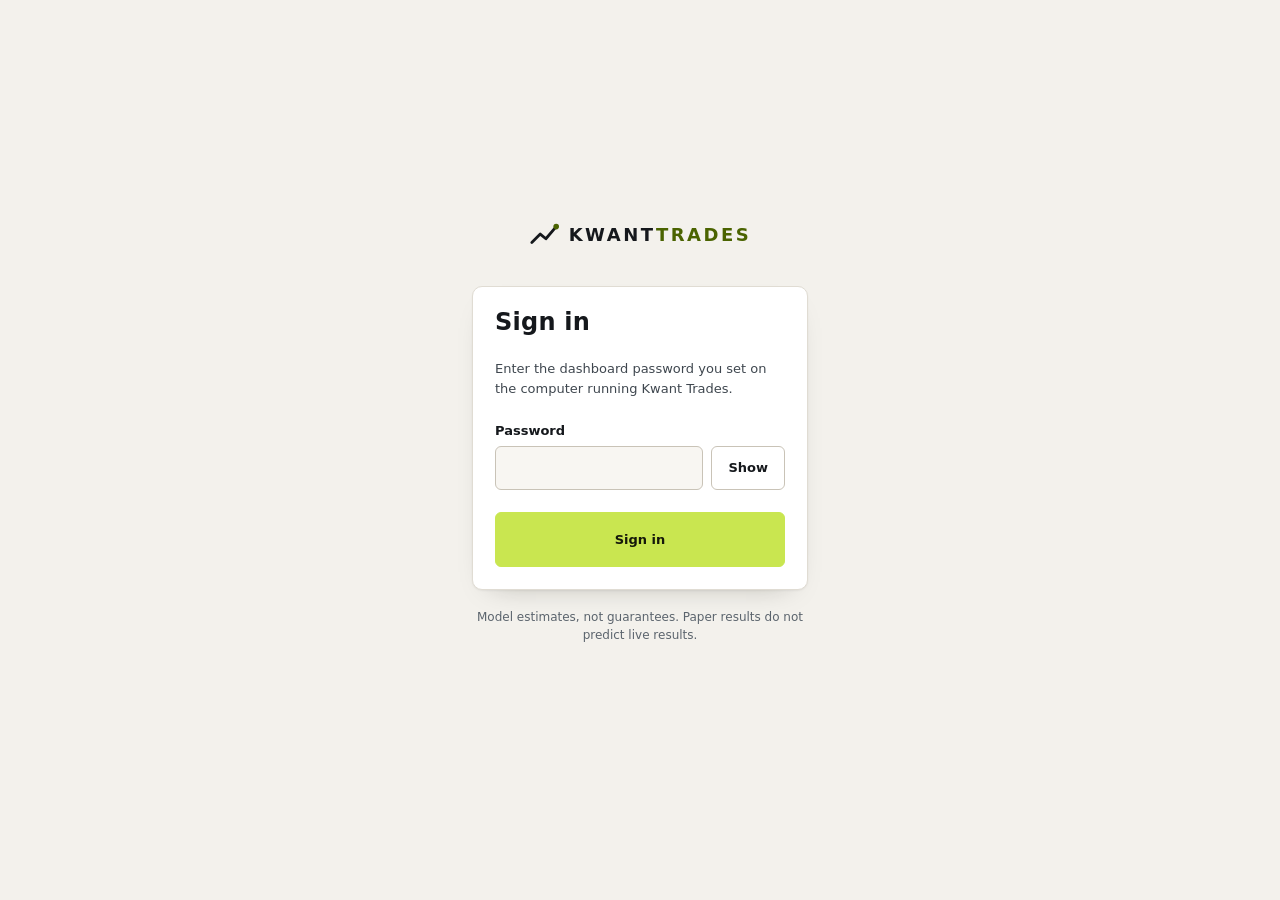
==== kwanttrades/web/static/login.html @ 441bd04f "Initial commit: Kwant Trades Options scanning and paper-trading system: volatility surface and forec" ====
<!doctype html>
<html lang="en">
<head>
  <meta charset="utf-8">
  <meta name="viewport" content="width=device-width, initial-scale=1, viewport-fit=cover">
  <meta name="color-scheme" content="dark light">
  <meta name="referrer" content="no-referrer">
  <meta name="theme-color" content="#0f1215">
  <meta name="apple-mobile-web-app-capable" content="yes">
  <meta name="mobile-web-app-capable" content="yes">
  <meta name="apple-mobile-web-app-status-bar-style" content="black-translucent">
  <meta name="apple-mobile-web-app-title" content="Kwant Trades">
  <title>Sign in · Kwant Trades</title>
  <link rel="manifest" href="manifest.webmanifest">
  <link rel="apple-touch-icon" href="icons/apple-touch-icon.png">
  <link rel="icon" type="image/png" sizes="192x192" href="icons/icon-192.png">
  <script src="js/theme.js"></script>
  <link rel="stylesheet" href="css/app.css">
  <script src="js/pwa.js"></script>
  <script src="js/login.js" defer></script>
</head>
<body class="login-page">
  <main class="login" id="main">
    <div class="login-brand">
      <svg width="30" height="30" viewBox="0 0 32 32" class="brand-mark" aria-hidden="true"><path d="M3 24 L12 15 L18 20 L29 7" class="bm-line"/><circle cx="29" cy="7" r="3" class="bm-dot"/></svg>
      <span class="brand-word">KWANT<span class="brand-edge">TRADES</span></span>
    </div>
    <form class="login-card" id="form" method="post" action="#" novalidate>
      <h1>Sign in</h1>
      <p>Enter the dashboard password you set on the computer running Kwant Trades.</p>
      <div id="msg" class="login-msg" role="alert" aria-live="assertive"></div>
      <div class="field">
        <label for="pw">Password</label>
        <div class="pw-row">
          <input id="pw" name="password" type="password" autocomplete="current-password" autocapitalize="off" autocorrect="off" spellcheck="false" required aria-describedby="msg">
          <button type="button" class="btn ghost" id="toggle" aria-controls="pw" aria-pressed="false">Show</button>
        </div>
      </div>
      <button type="submit" class="btn primary" id="go">Sign in</button>
    </form>
    <p class="login-foot">Model estimates, not guarantees. Paper results do not predict live results.</p>
  </main>
  <noscript><p class="login-foot">Signing in needs JavaScript.</p></noscript>
</body>
</html>
---- kwanttrades/web/static/css/app.css ----
/* Kwant Trades — trading-desk dashboard. Charcoal + bone, one acid-lime accent,
   gain = blue / loss = orange (colour-blind safe, always paired with sign/arrow). */

:root, :root[data-theme="dark"] {
  --bg: #0f1215;
  --surface: #161a1e;
  --surface-2: #1c2126;
  --surface-3: #232a30;
  --line: #2a3239;
  --line-strong: #3a444d;
  --ink: #ebe8e1;
  --ink-2: #b4bbc2;
  --ink-3: #8d969f;
  --accent: #d5f25e;
  --accent-ink: #11140a;
  --accent-text: #d5f25e;
  --accent-soft: rgba(213, 242, 94, 0.12);
  --gain: #63b3ff;
  --gain-soft: rgba(99, 179, 255, 0.16);
  --loss: #ff8f5a;
  --loss-soft: rgba(255, 143, 90, 0.16);
  --warn: #f4c95d;
  --warn-soft: rgba(244, 201, 93, 0.14);
  --practice: #b9a5ff;
  --shadow: 0 1px 0 rgba(255,255,255,0.03) inset, 0 10px 30px -18px rgba(0,0,0,0.8);
  --demo-a: #f4c95d;
  --demo-b: #1d1a10;
  color-scheme: dark;
}
:root[data-theme="light"] {
  --bg: #f3f1ec;
  --surface: #ffffff;
  --surface-2: #f8f6f2;
  --surface-3: #efece5;
  --line: #e0dcd3;
  --line-strong: #c9c3b7;
  --ink: #15181c;
  --ink-2: #3f474f;
  --ink-3: #5b646d;
  --accent: #c9e650;
  --accent-ink: #15180a;
  --accent-text: #4a6300;
  --accent-soft: rgba(110, 140, 0, 0.12);
  --gain: #0a62b5;
  --gain-soft: rgba(10, 98, 181, 0.1);
  --loss: #b4410c;
  --loss-soft: rgba(180, 65, 12, 0.1);
  --warn: #8a6100;
  --warn-soft: rgba(196, 140, 0, 0.14);
  --practice: #5b3fc4;
  --shadow: 0 1px 2px rgba(20, 20, 10, 0.05), 0 12px 28px -20px rgba(20, 20, 10, 0.35);
  --demo-a: #f2c230;
  --demo-b: #fff6d6;
  color-scheme: light;
}

:root {
  --font-display: "Bahnschrift", "DIN Alternate", "Barlow Semi Condensed", "Roboto Condensed", "Arial Narrow", system-ui, sans-serif;
  --font-body: "Segoe UI Variable Text", "Segoe UI", system-ui, -apple-system, "Helvetica Neue", Roboto, Arial, sans-serif;
  --font-mono: "Cascadia Mono", "SF Mono", ui-monospace, Consolas, monospace;
  --fs-xs: 0.75rem; --fs-s: 0.8125rem; --fs-m: 0.9375rem; --fs-l: 1.125rem; --fs-xl: 1.5rem; --fs-2xl: 2.125rem; --fs-3xl: 3.25rem;
  --r: 10px; --r-s: 6px;
  --gutter: clamp(16px, 3vw, 32px);
  --ease: cubic-bezier(0.2, 0.7, 0.2, 1);
  --spring: cubic-bezier(0.3, 1.4, 0.5, 1);
}

*, *::before, *::after { box-sizing: border-box; }
[hidden] { display: none !important; }
html { -webkit-text-size-adjust: 100%; }
body {
  margin: 0; background: var(--bg); color: var(--ink);
  font: 400 var(--fs-m)/1.5 var(--font-body);
  font-feature-settings: "tnum" 1; overflow-x: hidden;
  transition: background-color .3s var(--ease), color .3s var(--ease);
}
h1, h2, h3, h4 { font-family: var(--font-display); font-weight: 600; letter-spacing: 0.01em; margin: 0; line-height: 1.15; }
p { margin: 0; }
a { color: var(--accent-text); }
button, input, select, textarea { font: inherit; color: inherit; }
.num, .val, td.num, dd { font-variant-numeric: tabular-nums; }
.mono { font-family: var(--font-mono); font-size: var(--fs-xs); word-break: break-all; }
.small { font-size: var(--fs-s); }
.muted { color: var(--ink-3); }
.sr-only { position: absolute !important; width: 1px; height: 1px; overflow: hidden; clip: rect(0 0 0 0); white-space: nowrap; }
.skip { position: absolute; left: 12px; top: -60px; z-index: 100; background: var(--accent); color: var(--accent-ink); padding: 8px 14px; border-radius: var(--r-s); font-weight: 600; }
.skip:focus { top: 12px; }
:focus-visible { outline: 2px solid var(--accent-text); outline-offset: 2px; border-radius: 4px; }
[data-theme="dark"] :focus-visible { outline-color: var(--accent); }

/* ---------------------------------------------------------------- demo banner */
.demo-banner {
  display: flex; flex-wrap: wrap; gap: 4px 12px; align-items: center;
  padding: 8px var(--gutter);
  background: repeating-linear-gradient(-45deg, var(--demo-a) 0 12px, #e8b520 12px 24px);
  color: #1b1600; font-size: var(--fs-s);
}
.demo-banner strong { font-family: var(--font-display); font-size: var(--fs-m); letter-spacing: .06em; background: #1b1600; color: var(--demo-a); padding: 2px 8px; border-radius: 4px; }
.demo-banner span { background: rgba(255, 246, 214, .88); padding: 1px 6px; border-radius: 4px; }
.demo-exit { color: #1b1600; font-weight: 600; margin-left: auto; background: rgba(255,246,214,.88); padding: 1px 6px; border-radius: 4px; }

/* ---------------------------------------------------------------- header strip */
.hdr {
  position: sticky; top: 0; z-index: 50;
  background: color-mix(in srgb, var(--bg) 88%, transparent);
  backdrop-filter: blur(10px); -webkit-backdrop-filter: blur(10px);
  border-bottom: 1px solid var(--line);
}
.hdr-row {
  display: grid; align-items: center; gap: 12px 24px;
  grid-template-columns: auto auto 1fr auto auto;
  grid-template-areas: "id market eq meters tools";
  padding: 10px var(--gutter) 6px;
}
.hdr-id { grid-area: id; display: flex; align-items: center; gap: 12px; min-width: 0; }
.hdr-market { grid-area: market; display: flex; align-items: center; gap: 10px; min-width: 0; }
.hdr-eq { grid-area: eq; display: grid; justify-items: end; line-height: 1.1; border-radius: var(--r-s); padding: 2px 6px; }
.meters { grid-area: meters; display: grid; grid-template-columns: repeat(3, minmax(92px, 132px)); gap: 10px; }
.hdr-tools { grid-area: tools; display: flex; align-items: center; gap: 10px; }
.hdr-sub { display: flex; align-items: center; gap: 8px; padding: 0 var(--gutter) 8px; color: var(--ink-2); min-width: 0; }
.hdr-note { min-width: 0; overflow: hidden; text-overflow: ellipsis; }
.warn-txt { color: var(--warn); font-weight: 600; }

.brand { display: inline-flex; align-items: center; gap: 8px; text-decoration: none; color: var(--ink); }
.brand-word { font-family: var(--font-display); font-weight: 700; font-size: var(--fs-l); letter-spacing: .14em; }
.brand-edge { color: var(--accent-text); }
.bm-line { fill: none; stroke: var(--ink); stroke-width: 3; stroke-linecap: round; stroke-linejoin: round; }
.bm-dot { fill: var(--accent); }
[data-theme="light"] .bm-dot { fill: var(--accent-text); }

.mode-badge {
  display: inline-flex; align-items: center; gap: 6px; white-space: nowrap;
  font: 600 var(--fs-xs)/1 var(--font-display); letter-spacing: .12em;
  padding: 6px 10px; border-radius: 999px; border: 1px solid var(--line-strong); color: var(--ink-2);
}
.mb-dot { width: 7px; height: 7px; border-radius: 50%; background: var(--ink-3); }
.mode-scan .mb-dot, .mode-shadow .mb-dot { background: var(--accent-text); animation: blink 1.6s ease-in-out infinite; }
[data-theme="dark"] .mode-scan .mb-dot, [data-theme="dark"] .mode-shadow .mb-dot { background: var(--accent); }
.mode-badge.practice {
  color: var(--practice); border-color: var(--practice);
  background: repeating-linear-gradient(-45deg, transparent 0 6px, color-mix(in srgb, var(--practice) 14%, transparent) 6px 12px);
}
.mode-badge.practice .mb-dot { background: var(--practice); animation: blink 1.6s ease-in-out infinite; }
.mb-sub { font: 500 10px/1 var(--font-body); letter-spacing: .02em; text-transform: none; opacity: .9; }

.mk-text { display: grid; gap: 2px; min-width: 0; }
.mk-state { font-family: var(--font-display); font-weight: 600; font-size: var(--fs-m); white-space: nowrap; }
.mk-count { color: var(--ink-2); font-size: var(--fs-s); white-space: nowrap; }
.mk-visual { position: relative; display: inline-grid; place-items: center; min-width: 14px; }
.ring-txt { position: absolute; font-size: 10px; font-weight: 600; }
.ring-bg { fill: none; stroke: var(--line-strong); }
.ring-fg { fill: none; stroke: var(--accent); stroke-linecap: round; transition: stroke-dashoffset 1s linear; }
[data-theme="light"] .ring-fg { stroke: var(--accent-text); }
.mk-dot { width: 10px; height: 10px; border-radius: 50%; background: var(--ink-3); }
.mk-dot.open { background: var(--gain); box-shadow: 0 0 0 0 var(--gain); animation: ping 2.4s var(--ease) infinite; }
.mk-dot.pre { background: var(--warn); }
.mk-dot.closed { background: transparent; border: 2px solid var(--ink-3); }

.bar { display: block; height: 4px; border-radius: 4px; background: var(--surface-3); overflow: hidden; width: 140px; max-width: 100%; }
.bar-fill { display: block; height: 100%; width: 100%; background: var(--accent); transform-origin: left; transition: transform .8s var(--ease); }
[data-theme="light"] .bar-fill { background: var(--accent-text); }

.eq-lbl { color: var(--ink-3); text-transform: uppercase; letter-spacing: .1em; font-size: 10px; }
.eq-val { font-family: var(--font-display); font-size: var(--fs-xl); font-weight: 600; }
.eq-day { white-space: nowrap; }

.hm { display: grid; gap: 3px; min-width: 0; }
.hm-lbl { color: var(--ink-3); font-size: 11px; white-space: nowrap; }
.meter { display: grid; gap: 2px; }
.meter-track { display: block; height: 5px; border-radius: 5px; background: var(--surface-3); overflow: hidden; }
.meter-fill { display: block; height: 100%; width: 100%; transform-origin: left; background: var(--ink-2); transition: transform .8s var(--ease), background-color .3s; }
.meter.hot .meter-fill { background: var(--warn); }
.meter.max .meter-fill { background: var(--loss); }
.meter-text { font-size: 11px; color: var(--ink-2); white-space: nowrap; font-variant-numeric: tabular-nums; }

.kill { font-size: var(--fs-s); white-space: nowrap; }
.kill-off { color: var(--ink-3); }
.kill-off .term { color: var(--ink-2); }
.kill-on { color: var(--accent-ink); background: var(--loss); padding: 4px 10px; border-radius: 999px; font-weight: 700; animation: alarm 1.2s ease-in-out infinite; }
.kill-on .term { color: inherit; border-color: currentColor; }

.live-dot { width: 7px; height: 7px; border-radius: 50%; background: var(--gain); flex: none; }
.live-dot.beat { animation: beat .9s var(--ease); }
.live-dot.stale { background: var(--warn); }

.icon-btn {
  display: inline-grid; place-items: center; width: 36px; height: 36px; border-radius: 50%;
  border: 1px solid var(--line-strong); background: var(--surface); cursor: pointer;
  transition: transform .2s var(--spring), background-color .2s;
}
.icon-btn:hover { background: var(--surface-3); }
.icon-btn:active { transform: scale(.92); }
.ico { fill: none; stroke: currentColor; stroke-width: 1.8; stroke-linecap: round; }
.ico-moon { fill: currentColor; stroke: none; }
.theme-btn .ico { grid-area: 1 / 1; transition: transform .45s var(--spring), opacity .25s; }
[data-theme="dark"] .theme-btn .ico-moon, [data-theme="light"] .theme-btn .ico-sun { transform: rotate(-90deg) scale(.4); opacity: 0; }

/* ---------------------------------------------------------------- tabs */
.tabs { position: relative; border-bottom: 1px solid var(--line); overflow-x: auto; scrollbar-width: none; padding: 0 var(--gutter); }
.tabs::-webkit-scrollbar { display: none; }
.tabs ul { display: flex; gap: 4px; list-style: none; margin: 0; padding: 0; width: max-content; }
.tabs a {
  display: block; padding: 11px 12px 10px; text-decoration: none; color: var(--ink-3);
  font: 600 var(--fs-s)/1 var(--font-display); letter-spacing: .08em; text-transform: uppercase; white-space: nowrap;
  transition: color .2s;
}
.tabs a:hover { color: var(--ink); }
.tabs a[aria-current="page"] { color: var(--ink); }
.tab-ink {
  position: absolute; left: 0; bottom: -1px; height: 2px; width: 100px; background: var(--accent);
  transform-origin: left; transition: transform .35s var(--ease);
}
.tabs ul { position: relative; }
.tab-ink { margin-left: var(--gutter); }

/* ---------------------------------------------------------------- layout */
main { padding: 22px var(--gutter) 40px; max-width: 1480px; margin: 0 auto; outline: none; min-height: 60vh; }
.view { opacity: 0; transform: translateY(8px); transition: opacity .28s var(--ease), transform .28s var(--ease); }
.view.in { opacity: 1; transform: none; }
.view.out { opacity: 0; transform: translateY(-6px); transition-duration: .14s; }
div.grid { display: grid; grid-template-columns: repeat(3, minmax(0, 1fr)); gap: 18px; align-items: start; }
div.grid.inner { grid-template-columns: repeat(3, minmax(0, 1fr)); }
.span-2 { grid-column: span 2; }
.span-3 { grid-column: 1 / -1; }
.vol-host { min-width: 0; }

.panel {
  background: var(--surface); border: 1px solid var(--line); border-radius: var(--r);
  padding: 18px; box-shadow: var(--shadow); min-width: 0;
}
.panel.bare { background: transparent; border: 0; box-shadow: none; padding: 0; }
.panel.bare > .panel-head { display: none; }
.panel-head { display: flex; align-items: baseline; justify-content: space-between; gap: 12px; margin-bottom: 12px; }
.panel-head h2 { font-size: var(--fs-s); text-transform: uppercase; letter-spacing: .12em; color: var(--ink-2); }
.panel-note { color: var(--ink-3); font-size: var(--fs-s); margin: -4px 0 12px; }
.toolbar { display: grid; gap: 10px; }
.toolbar-row { display: flex; flex-wrap: wrap; align-items: flex-start; justify-content: space-between; gap: 16px; }
.screen-title { font-size: var(--fs-2xl); font-weight: 700; letter-spacing: .01em; margin-bottom: 4px; }
.list-meta { margin: 0 0 10px; }

.hero { padding: 6px 0 22px; max-width: 980px; }
.eyebrow { font: 600 var(--fs-xs)/1 var(--font-display); letter-spacing: .2em; text-transform: uppercase; color: var(--accent-text); margin-bottom: 10px; }
.hero-line { font-family: var(--font-display); font-size: clamp(1.5rem, 3.4vw, var(--fs-3xl)); line-height: 1.08; font-weight: 600; color: var(--ink-2); }
.hero-line .hl { color: var(--ink); }

.card-grid { display: grid; gap: 16px; }
.card-grid.two { grid-template-columns: repeat(auto-fill, minmax(min(100%, 420px), 1fr)); }
.card-grid.three { grid-template-columns: repeat(auto-fill, minmax(min(100%, 260px), 1fr)); }
.card {
  background: var(--surface-2); border: 1px solid var(--line); border-radius: var(--r); padding: 16px;
  display: grid; gap: 10px; align-content: start; min-width: 0; position: relative;
  transition: border-color .2s, transform .25s var(--ease);
}
.panel.bare .card { background: var(--surface); box-shadow: var(--shadow); }
.card:hover { border-color: var(--line-strong); }
.card h4 { font-size: var(--fs-xs); text-transform: uppercase; letter-spacing: .12em; color: var(--ink-3); margin-top: 4px; }

/* ---------------------------------------------------------------- idea cards */
.idea::before { content: ""; position: absolute; left: -1px; top: 14px; bottom: 14px; width: 3px; border-radius: 3px; background: var(--line-strong); }
.idea.is-pass::before { background: var(--gain); }
.idea.is-block::before { background: var(--loss); }
.idea-head { display: grid; grid-template-columns: auto 1fr auto; gap: 12px; align-items: start; }
.rank { font: 700 var(--fs-xl)/1 var(--font-display); color: var(--ink-3); letter-spacing: .02em; }
.idea-title h3 { font-size: var(--fs-l); }
.sym { font-family: var(--font-display); font-weight: 700; letter-spacing: .04em; }
.idea-title .sym { font-size: var(--fs-xl); margin-right: 4px; }
.strat-label { font-family: var(--font-body); font-weight: 600; font-size: var(--fs-m); color: var(--ink); }
.strat-what { color: var(--ink-3); font-size: var(--fs-s); margin-top: 2px; }
.stats { display: grid; grid-template-columns: repeat(4, minmax(0, 1fr)); gap: 8px; margin: 0; }
.stats.four dd { white-space: normal; }
.card-grid.three .stats { grid-template-columns: repeat(2, minmax(0, 1fr)); }
.stats.four { grid-template-columns: repeat(4, minmax(0, 1fr)); }
.stat { background: var(--surface); border: 1px solid var(--line); border-radius: var(--r-s); padding: 8px 10px; min-width: 0; }
.panel.bare .card .stat { background: var(--surface-2); }
.stat dt { font-size: 11px; color: var(--ink-3); line-height: 1.25; }
.stat dd { margin: 2px 0 0; font: 600 var(--fs-l)/1.2 var(--font-display); white-space: nowrap; overflow: hidden; text-overflow: ellipsis; }
.stat dd.gain, .val.gain, .gain { color: var(--gain); }
.stat dd.loss, .val.loss, .loss { color: var(--loss); }
.val.flat { color: var(--ink-2); }
.val { white-space: nowrap; }
.arw { font-size: .8em; }
.price-line { color: var(--ink-2); display: flex; flex-wrap: wrap; gap: 0 4px; align-items: baseline; }
.be-line { margin-top: -4px; }
.pill { display: inline-block; font-size: 10px; text-transform: uppercase; letter-spacing: .1em; border: 1px solid var(--line-strong); border-radius: 999px; padding: 2px 7px; color: var(--ink-2); margin-left: 6px; }
.rationale { margin: 0; padding-left: 18px; color: var(--ink-2); font-size: var(--fs-s); display: grid; gap: 4px; }
.rationale li::marker { color: var(--accent-text); }
.greeks { line-height: 1.8; }

.chip { display: inline-flex; align-items: center; gap: 2px; font: 700 var(--fs-xs)/1 var(--font-display); letter-spacing: .1em; padding: 5px 8px; border-radius: 4px; white-space: nowrap; }
.chip.pass { background: var(--gain-soft); color: var(--gain); border: 1px solid color-mix(in srgb, var(--gain) 45%, transparent); }
.chip.block { background: var(--loss-soft); color: var(--loss); border: 1px dashed color-mix(in srgb, var(--loss) 60%, transparent); }
.chip.neutral { color: var(--ink-3); border: 1px solid var(--line); }

.decision { border-radius: var(--r-s); padding: 10px 12px; font-size: var(--fs-s); }
.decision.pass { background: var(--gain-soft); }
.decision.block { background: var(--loss-soft); }
.decision.none { background: var(--surface-3); }
.decision-title { font-weight: 700; margin-bottom: 4px; }
.decision.pass .decision-title { color: var(--gain); }
.decision.block .decision-title { color: var(--loss); }
.decision ul { margin: 0; padding-left: 18px; color: var(--ink-2); }

.side { font-weight: 700; font-size: var(--fs-xs); text-transform: uppercase; letter-spacing: .08em; }
.side.buy { color: var(--gain); }
.side.sell { color: var(--loss); }
.flag { display: inline-block; font-size: 11px; font-weight: 700; padding: 2px 7px; border-radius: 999px; white-space: nowrap; cursor: help; }
.flag.cheap { color: var(--gain); background: var(--gain-soft); }
.flag.rich { color: var(--loss); background: var(--loss-soft); }

/* jargon term */
.term {
  background: none; border: 0; padding: 0; margin: 0; cursor: help; color: inherit; font: inherit;
  border-bottom: 1px dotted var(--ink-3); line-height: inherit; text-align: inherit;
}
.term:hover { color: var(--ink); border-bottom-color: var(--accent-text); }
.lbl { display: inline; }
.tip {
  position: fixed; left: 0; top: 0; z-index: 90; pointer-events: none;
  background: var(--ink); color: var(--bg); border-radius: var(--r-s); padding: 10px 12px; font-size: var(--fs-s); line-height: 1.4;
  display: grid; gap: 3px; box-shadow: 0 12px 30px -10px rgba(0,0,0,.5);
}
.tip strong { font-family: var(--font-display); letter-spacing: .04em; }
.tip.in { animation: tipIn .16s var(--ease); }

/* tables */
.tbl-wrap { overflow-x: auto; max-width: 100%; border-radius: var(--r-s); }
.tbl-wrap.tall { max-height: 420px; overflow-y: auto; }
.tbl { width: 100%; border-collapse: collapse; font-size: var(--fs-s); }
.tbl th { text-align: left; font-weight: 600; color: var(--ink-3); font-size: 11px; text-transform: uppercase; letter-spacing: .08em; padding: 8px 10px; border-bottom: 1px solid var(--line-strong); white-space: nowrap; position: sticky; top: 0; background: var(--surface); }
.tbl td { padding: 9px 10px; border-bottom: 1px solid var(--line); vertical-align: top; }
.tbl.compact td, .tbl.compact th { padding: 6px 8px; }
.tbl .num { text-align: right; white-space: nowrap; }
.tbl tbody tr { transition: background-color .15s; }
.tbl tbody tr:hover { background: var(--surface-3); }
.reason { font-size: var(--fs-xs); padding: 2px 8px; border-radius: 999px; background: var(--surface-3); white-space: nowrap; }

/* ---------------------------------------------------------------- charts */
.fig { margin: 0; min-width: 0; }
.chart { position: relative; width: 100%; min-width: 0; }
.chart svg { display: block; overflow: visible; }
.chart-empty { padding: 20px 0; }
.chart-tip {
  position: absolute; left: 0; top: 0; z-index: 5; pointer-events: none;
  background: var(--ink); color: var(--bg); padding: 7px 10px; border-radius: var(--r-s);
  font-size: var(--fs-xs); display: grid; gap: 2px; white-space: nowrap; font-variant-numeric: tabular-nums;
  box-shadow: 0 8px 20px -8px rgba(0,0,0,.5);
}
.axis { fill: var(--ink-3); font-size: 11px; font-family: var(--font-body); font-variant-numeric: tabular-nums; }
.axis.strong { fill: var(--ink); font-weight: 600; }
svg .grid { stroke: var(--line); stroke-width: 1; }
.ref { stroke: var(--ink-3); stroke-dasharray: 3 4; stroke-width: 1; }
.ref.thin { stroke-width: .75; opacity: .6; }
.ln { fill: none; stroke-width: 2; stroke-linejoin: round; stroke-linecap: round; }
.ln-gain { stroke: var(--gain); }
.ln-loss { stroke: var(--loss); }
.ln-ink { stroke: var(--ink); }
.ln-fit { stroke: var(--accent-text); stroke-width: 2; }
[data-theme="dark"] .ln-fit { stroke: var(--accent); }
.stop-gain { stop-color: var(--gain); }
.stop-loss { stop-color: var(--loss); }
.end-dot { stroke: var(--surface); stroke-width: 2; }
.end-dot.gain { fill: var(--gain); } .end-dot.loss { fill: var(--loss); } .end-dot.ink { fill: var(--ink); }
.pulse-ring { fill: none; stroke-width: 2; transform-box: fill-box; transform-origin: center; animation: ringPulse 2.2s var(--ease) infinite; }
.pulse-ring.gain { stroke: var(--gain); } .pulse-ring.loss { stroke: var(--loss); }
.cross { stroke: var(--ink-3); stroke-width: 1; stroke-dasharray: 2 3; }
.hover-dot { fill: var(--ink); stroke: var(--surface); stroke-width: 2; }
.hover-ring { fill: none; stroke: var(--ink); stroke-width: 1.5; }
.zero { stroke: var(--ink-3); stroke-width: 1; }
.zone-gain { fill: var(--gain); opacity: .18; }
.zone-loss { fill: var(--loss); opacity: .18; }
.zone-lbl { font-size: 10px; text-transform: uppercase; letter-spacing: .1em; }
.be-dot { fill: var(--surface); stroke: var(--ink); stroke-width: 1.5; }
.spot { stroke: var(--accent-text); stroke-width: 1.5; stroke-dasharray: 4 3; }
[data-theme="dark"] .spot { stroke: var(--accent); }
.range-band { fill: var(--accent-soft); }
.lv { stroke-width: 1; }
.lv-range { stroke: var(--ink-3); }
.lv-mid { stroke: var(--ink-3); stroke-dasharray: 2 3; }
.lv-entry { stroke: var(--ink); stroke-dasharray: 5 3; }
.lv-stop { stroke: var(--loss); stroke-dasharray: 5 3; }
.lv-target { stroke: var(--gain); stroke-dasharray: 5 3; }
.lv-lbl { font-size: 10px; }
.lv-lbl.lv-stop { fill: var(--loss); } .lv-lbl.lv-target { fill: var(--gain); } .lv-lbl.lv-entry { fill: var(--ink); }
.whisker { stroke: var(--ink-3); stroke-width: 1.5; stroke-linecap: round; }
.dot { stroke: var(--surface); stroke-width: 1.5; }
.dot.call { fill: var(--ink-2); }
.dot.put { fill: var(--surface); stroke: var(--ink-2); stroke-width: 1.5; }
.flag-cheap .dot.call, .flag-cheap .dot.put { fill: var(--gain); stroke: var(--surface); }
.flag-rich .dot.call, .flag-rich .dot.put { fill: var(--loss); stroke: var(--surface); }
.flag-cheap .whisker { stroke: var(--gain); } .flag-rich .whisker { stroke: var(--loss); }
.flag-pulse { fill: none; stroke-width: 1.5; transform-box: fill-box; transform-origin: center; animation: ringPulse 2.4s var(--ease) infinite; }
.flag-cheap .flag-pulse { stroke: var(--gain); } .flag-rich .flag-pulse { stroke: var(--loss); }
.pop-in { animation: popIn .45s var(--spring) both; animation-delay: var(--d, 0ms); transform-box: fill-box; transform-origin: center; }
.draw { stroke-dasharray: 1; stroke-dashoffset: 1; animation: draw 1s var(--ease) forwards; }
.fade-in { animation: fade .8s var(--ease) both; }
.spark { display: block; flex: none; }
.gauge { display: block; margin: 0 auto; overflow: visible; }
.g-arc { fill: none; stroke-width: 10; stroke-linecap: butt; }
.g-loss { stroke: var(--loss); opacity: .75; } .g-flat { stroke: var(--line-strong); } .g-gain { stroke: var(--gain); opacity: .75; }
.needle { stroke: var(--ink); stroke-width: 3; stroke-linecap: round; transition: transform 1.2s var(--spring); }
.needle-hub { fill: var(--ink); }
.table-alt { margin-top: 6px; font-size: var(--fs-s); }
.table-alt summary { cursor: pointer; color: var(--ink-3); width: max-content; }
.table-alt summary:hover { color: var(--ink); }
.table-alt .tbl-wrap { max-height: 240px; overflow: auto; margin-top: 6px; }

.pnl-bars { list-style: none; margin: 0; padding: 0; display: grid; gap: 8px; }
.pnl-bars li { display: grid; grid-template-columns: minmax(0, 1.4fr) minmax(60px, 1fr) auto; gap: 10px; align-items: center; font-size: var(--fs-s); }
.pb-label { min-width: 0; overflow: hidden; text-overflow: ellipsis; }
.pb-track { position: relative; height: 10px; }
.pb-axis { position: absolute; left: 50%; top: -2px; bottom: -2px; width: 1px; background: var(--line-strong); }
.pb-bar { position: absolute; top: 0; height: 100%; width: 50%; border-radius: 3px; transform: scaleX(var(--w)); animation: barIn .7s var(--ease) both; animation-delay: var(--d); }
.pb-bar.gain { left: 50%; transform-origin: left; background: var(--gain); }
.pb-bar.loss { right: 50%; transform-origin: right; background: var(--loss); }
.pb-val { text-align: right; }

/* ---------------------------------------------------------------- scan control */
.scan-ctl { display: grid; gap: 10px; margin-bottom: 14px; }
.toolbar .scan-ctl { margin: 0; justify-items: end; }
.scan-row { display: flex; flex-wrap: wrap; align-items: center; gap: 10px 14px; }
.scan-ico { width: 14px; height: 14px; border-radius: 50%; border: 2px solid currentColor; position: relative; }
.scan-ico::after { content: ""; position: absolute; width: 2px; height: 6px; background: currentColor; right: -4px; bottom: -5px; transform: rotate(-45deg); border-radius: 2px; }
.scan-btn.busy .scan-ico { border-right-color: transparent; animation: spin .8s linear infinite; }
.scan-btn.busy .scan-ico::after { display: none; }
.sweep { list-style: none; margin: 0; padding: 0; display: flex; flex-wrap: wrap; gap: 6px; }
.sw {
  display: inline-flex; align-items: center; gap: 4px; padding: 4px 8px; border-radius: 4px; font: 600 var(--fs-xs)/1 var(--font-display); letter-spacing: .06em;
  border: 1px solid var(--line); color: var(--ink-3); transition: background-color .25s, color .25s, border-color .25s, transform .3s var(--spring);
}
.sw.running { color: var(--accent-ink); background: var(--accent); border-color: var(--accent); transform: translateY(-2px); animation: glow 1s ease-in-out infinite; }
.sw.done { color: var(--ink); border-color: var(--line-strong); background: var(--surface-3); }
.sw.done .sw-ico { color: var(--gain); }
.sw.error { color: var(--loss); border-color: var(--loss); border-style: dashed; }
.sw-ico { min-width: 8px; }

.delay-note { color: var(--ink-3); font-size: var(--fs-xs); margin-top: 6px; }

/* ---------------------------------------------------------------- buttons, inputs */
.btn {
  display: inline-flex; align-items: center; justify-content: center; gap: 8px;
  padding: 9px 16px; border-radius: var(--r-s); border: 1px solid var(--line-strong); background: var(--surface-2);
  font-weight: 600; font-size: var(--fs-s); cursor: pointer; white-space: nowrap; min-height: 38px;
  transition: transform .18s var(--spring), background-color .2s, border-color .2s, box-shadow .2s, opacity .2s;
}
.btn:hover:not(:disabled) { background: var(--surface-3); transform: translateY(-1px); }
.btn:active:not(:disabled) { transform: translateY(0) scale(.97); }
.btn:disabled { opacity: .45; cursor: not-allowed; }
.btn.primary { background: var(--accent); border-color: var(--accent); color: var(--accent-ink); }
.btn.primary:hover:not(:disabled) { background: var(--accent); box-shadow: 0 6px 18px -8px var(--accent); }
.btn.ghost { background: transparent; }
.btn.danger { background: var(--loss); border-color: var(--loss); color: #fff; }
[data-theme="dark"] .btn.danger { color: #1a0d05; }
.btn.danger:hover:not(:disabled) { background: var(--loss); filter: brightness(1.08); }
.btn.danger-ghost { color: var(--loss); border-color: color-mix(in srgb, var(--loss) 55%, transparent); background: transparent; }
.btn.small { padding: 6px 12px; min-height: 32px; }
.linkbtn { background: none; border: 0; padding: 0; color: var(--accent-text); font-weight: 600; font-size: var(--fs-s); cursor: pointer; text-decoration: none; white-space: nowrap; }
.linkbtn:hover { text-decoration: underline; }

.filters { display: flex; flex-wrap: wrap; gap: 10px 14px; align-items: flex-end; margin-bottom: 10px; }
.filters label { display: grid; gap: 4px; font-size: var(--fs-xs); color: var(--ink-3); text-transform: uppercase; letter-spacing: .08em; }
.filters label.check { display: flex; align-items: center; gap: 8px; text-transform: none; letter-spacing: 0; font-size: var(--fs-s); color: var(--ink-2); min-height: 38px; }
select, input[type="text"], input[type="search"], input[type="number"], input[type="time"] {
  background: var(--surface-2); border: 1px solid var(--line-strong); border-radius: var(--r-s);
  padding: 8px 10px; min-height: 38px; font-size: var(--fs-s); color: var(--ink); max-width: 100%;
  transition: border-color .2s, box-shadow .2s;
}
select:focus, input:focus { border-color: var(--accent-text); outline: none; box-shadow: 0 0 0 3px var(--accent-soft); }
input[aria-invalid="true"] { border-color: var(--loss); }
input[type="checkbox"], input[type="radio"] { accent-color: var(--accent-text); width: 18px; height: 18px; margin: 0; }
[data-theme="dark"] input[type="checkbox"], [data-theme="dark"] input[type="radio"] { accent-color: var(--accent); }

.seg { display: inline-flex; border: 1px solid var(--line-strong); border-radius: var(--r-s); padding: 2px; background: var(--surface-2); }
.seg-btn { border: 0; background: transparent; padding: 7px 12px; border-radius: 4px; font-size: var(--fs-s); font-weight: 600; cursor: pointer; color: var(--ink-3); transition: background-color .2s, color .2s; }
.seg-btn[aria-checked="true"] { background: var(--ink); color: var(--bg); }

/* ---------------------------------------------------------------- states */
.state { display: grid; justify-items: start; gap: 6px; padding: 14px 0; }
.state.empty { justify-items: center; text-align: center; padding: 28px 10px; color: var(--ink-2); }
.state-icon { display: grid; place-items: center; width: 34px; height: 34px; border-radius: 50%; border: 1px dashed var(--line-strong); color: var(--ink-3); font-weight: 700; }
.state.err .state-icon { border: 1px solid var(--warn); color: var(--warn); }
.state-title { font-weight: 600; color: var(--ink); }
.state.err { color: var(--ink-2); }
.stale { margin-top: 10px; font-size: var(--fs-xs); color: var(--warn); }
.skeleton { display: grid; gap: 10px; padding: 8px 0; }
.skeleton span { height: 12px; border-radius: 6px; background: linear-gradient(90deg, var(--surface-3) 0%, var(--line) 50%, var(--surface-3) 100%); background-size: 200% 100%; animation: shimmer 1.4s linear infinite; }

/* entrance + flash */
.enter { animation: enter .5s var(--ease) both; animation-delay: var(--d, 0ms); }
.flash-gain { animation: flashGain 1s var(--ease); }
.flash-loss { animation: flashLoss 1s var(--ease); }

/* ---------------------------------------------------------------- overview */
.big-figure { font: 600 var(--fs-xl)/1.2 var(--font-display); margin-bottom: 10px; display: flex; flex-wrap: wrap; align-items: baseline; gap: 4px 10px; }
.big-figure .small { font-family: var(--font-body); }
.pos-mini { list-style: none; margin: 0; padding: 0; display: grid; gap: 12px; }
.pos-mini li { display: grid; gap: 6px; padding-bottom: 12px; border-bottom: 1px solid var(--line); }
.pos-mini li:last-child { border-bottom: 0; padding-bottom: 0; }
.pm-top { display: flex; flex-wrap: wrap; align-items: baseline; gap: 4px 6px; }
.pm-pnl { margin-left: auto; font-weight: 600; }
.regime { display: grid; gap: 8px; justify-items: center; }
.regime-word { font: 600 var(--fs-l)/1 var(--font-display); }
.kv { display: grid; grid-template-columns: auto auto; gap: 4px 14px; margin: 0; font-size: var(--fs-s); width: 100%; }
.kv dt { color: var(--ink-3); text-transform: capitalize; }
.kv dd { margin: 0; text-align: right; }
.dec-mini { list-style: none; margin: 0; padding: 0; display: grid; gap: 10px; }
.dec-mini li { display: grid; grid-template-columns: auto 1fr auto; gap: 10px; align-items: start; }
.dm-main { min-width: 0; display: grid; }
.dm-reason { overflow: hidden; text-overflow: ellipsis; display: -webkit-box; -webkit-line-clamp: 2; -webkit-box-orient: vertical; }

/* ---------------------------------------------------------------- signals */
.sig-head { display: flex; justify-content: space-between; align-items: center; gap: 12px; }
.sig-head h3 .sym { font-size: var(--fs-xl); }
.dir { display: grid; gap: 4px; }
.dir-track { position: relative; height: 12px; border-radius: 6px; background: var(--surface-3); overflow: hidden; }
.dir-zero { position: absolute; left: 50%; top: 0; bottom: 0; width: 2px; margin-left: -1px; background: var(--ink-3); z-index: 1; }
.dir-fill { position: absolute; top: 0; bottom: 0; width: 50%; transition: transform .9s var(--ease); }
.dir-fill.pos { left: 50%; transform-origin: left; background: var(--gain); }
.dir-fill.neg { right: 50%; transform-origin: right; background: var(--loss); }
.dir-scale { display: flex; justify-content: space-between; font-size: 10px; }
.dir-word { font-size: var(--fs-s); }
.comps { display: flex; flex-wrap: wrap; gap: 6px; }
.comp { position: relative; display: inline-flex; align-items: center; gap: 6px; padding: 5px 9px 7px; border-radius: 6px; border: 1px solid var(--line); font-size: var(--fs-xs); font-weight: 600; cursor: help; overflow: hidden; }
.comp-v { font-variant-numeric: tabular-nums; }
.comp.gain .comp-v { color: var(--gain); } .comp.loss .comp-v { color: var(--loss); } .comp.flat .comp-v, .comp.none { color: var(--ink-3); }
.comp-c { position: absolute; left: 0; bottom: 0; height: 2px; width: 100%; background: currentColor; transform-origin: left; transform: scaleX(var(--c)); opacity: .5; }
.comp.gain .comp-c { background: var(--gain); } .comp.loss .comp-c { background: var(--loss); }
.sig-split { display: grid; grid-template-columns: minmax(0, 1.3fr) minmax(0, 1fr); gap: 16px; }
.orb-state { font: 600 10px/1 var(--font-body); letter-spacing: .04em; text-transform: none; padding: 3px 7px; border-radius: 999px; background: var(--surface-3); color: var(--ink-2); margin-left: 4px; }
.st-triggered { background: var(--accent); color: var(--accent-ink); }
.st-failed { background: var(--loss-soft); color: var(--loss); }
.st-target_hit { background: var(--gain-soft); color: var(--gain); }
.volview { display: grid; gap: 8px; }
.vb-row { display: grid; grid-template-columns: 70px 1fr auto; gap: 8px; align-items: center; }
.vb { display: block; height: 8px; border-radius: 4px; background: var(--surface-3); overflow: hidden; }
.vb-fill { display: block; height: 100%; width: 100%; transform-origin: left; transition: transform .9s var(--ease); }
.vb-fill.iv { background: var(--ink-2); }
.vb-fill.rv { background: var(--accent-text); }
[data-theme="dark"] .vb-fill.rv { background: var(--accent); }

/* ---------------------------------------------------------------- volatility */
.legend { list-style: none; margin: 0 0 8px; padding: 0; display: flex; flex-wrap: wrap; gap: 6px 16px; color: var(--ink-2); }
.legend li { display: inline-flex; align-items: center; gap: 6px; }
.lg-dot { width: 9px; height: 9px; border-radius: 50%; background: var(--ink-2); }
.lg-sq { width: 9px; height: 9px; border: 1.5px solid var(--ink-2); }
.lg-whisk { width: 2px; height: 12px; background: var(--ink-3); }
.lg-line { width: 18px; height: 2px; background: var(--accent-text); }
[data-theme="dark"] .lg-line { background: var(--accent); }
.lg-flag { width: 10px; height: 10px; border-radius: 50%; }
.lg-flag.cheap { background: var(--gain); box-shadow: 0 0 0 3px var(--gain-soft); }
.lg-flag.rich { background: var(--loss); box-shadow: 0 0 0 3px var(--loss-soft); }

/* ---------------------------------------------------------------- positions */
.pos-head { display: flex; justify-content: space-between; gap: 12px; align-items: flex-start; }
.pos-pnl { display: grid; justify-items: end; }
.val.big { font: 600 var(--fs-xl)/1.1 var(--font-display); border-radius: 4px; padding: 0 4px; }
.pp-pair { display: grid; grid-template-columns: auto 1fr 2px 1fr auto; align-items: center; gap: 8px; }
.pp { display: block; height: 8px; border-radius: 4px; background: var(--surface-3); overflow: hidden; }
.pp-fill { display: block; height: 100%; width: 100%; transition: transform .9s var(--ease); }
.pp.stop .pp-fill { background: var(--loss); transform-origin: right; }
.pp.target .pp-fill { background: var(--gain); transform-origin: left; }
.pp-mid { width: 2px; height: 14px; background: var(--ink-3); }
.pp-lbl { color: var(--ink-3); font-size: 11px; }
.pos-foot { display: flex; flex-wrap: wrap; justify-content: space-between; align-items: flex-start; gap: 10px; }
.pos-act { display: grid; justify-items: end; gap: 4px; max-width: 320px; text-align: right; }
.legs-d summary { cursor: pointer; color: var(--ink-3); font-size: var(--fs-s); }
.legs-d[open] { width: 100%; }
.flat-wrap { display: grid; justify-items: end; gap: 4px; max-width: 320px; text-align: right; }
.live { position: relative; }

/* ---------------------------------------------------------------- activity */
.dec-list { list-style: none; margin: 0; padding: 0; display: grid; gap: 10px; }
.dec-list > li { border: 1px solid var(--line); border-left-width: 3px; border-radius: var(--r-s); padding: 10px 12px; display: grid; gap: 4px; background: var(--surface-2); }
.dec-list > li.pass { border-left-color: var(--gain); }
.dec-list > li.block { border-left-color: var(--loss); border-left-style: dashed; }
.dl-top { display: flex; flex-wrap: wrap; align-items: center; gap: 6px 10px; }
.dl-top time { margin-left: auto; }
.dl-reasons { margin: 0; padding-left: 18px; color: var(--ink-2); }
.news { list-style: none; margin: 0; padding: 0; display: grid; gap: 14px; }
.news li { display: grid; gap: 4px; padding-bottom: 14px; border-bottom: 1px solid var(--line); }
.news-h { font-weight: 600; line-height: 1.35; overflow-wrap: anywhere; }
.news-h a { color: var(--ink); text-decoration-color: var(--line-strong); }
.news-h a:hover { text-decoration-color: var(--accent-text); }
.sb { display: inline-flex; align-items: center; gap: 8px; }
.sb-track { position: relative; width: 110px; height: 6px; border-radius: 3px; background: var(--surface-3); overflow: hidden; flex: none; }
.sb-zero { position: absolute; left: 50%; top: 0; bottom: 0; width: 1px; background: var(--ink-3); }
.sb-fill { position: absolute; top: 0; bottom: 0; width: 50%; transition: transform .8s var(--ease); }
.sb-fill.pos { left: 50%; transform-origin: left; background: var(--gain); }
.sb-fill.neg { right: 50%; transform-origin: right; background: var(--loss); }

/* ---------------------------------------------------------------- backtest */
.bt-form { display: grid; gap: 14px; }
fieldset { border: 0; padding: 0; margin: 0; min-width: 0; }
legend { font-size: var(--fs-xs); color: var(--ink-3); text-transform: uppercase; letter-spacing: .08em; margin-bottom: 6px; padding: 0; }
.sym-picks { display: flex; flex-wrap: wrap; gap: 6px; }
.sym-picks legend { width: 100%; }
.pick { display: inline-flex; align-items: center; gap: 6px; border: 1px solid var(--line-strong); border-radius: 999px; padding: 4px 10px 4px 6px; font: 600 var(--fs-xs)/1 var(--font-display); letter-spacing: .06em; cursor: pointer; transition: background-color .2s, border-color .2s; }
.pick:has(input:checked) { background: var(--accent-soft); border-color: var(--accent-text); }
.pick input { width: 15px; height: 15px; }
.field { display: grid; gap: 5px; align-content: start; min-width: 0; }
.field > label, .lbl-static { font-weight: 600; font-size: var(--fs-s); }
.field label.check { display: flex; align-items: center; gap: 8px; font-size: var(--fs-s); padding: 3px 0; }
.help { color: var(--ink-3); font-size: var(--fs-xs); line-height: 1.4; }
.hint { color: var(--warn); }
.field-err { color: var(--loss); font-size: var(--fs-xs); font-weight: 600; min-height: 0; }
.field-err:empty { display: none; }
.form-actions { display: flex; flex-wrap: wrap; align-items: center; gap: 10px; }
.form-actions.sticky { position: sticky; bottom: 0; background: var(--surface); padding: 12px 0 2px; border-top: 1px solid var(--line); margin-top: 6px; z-index: 2; }
.caveats { border: 2px solid var(--warn); background: var(--warn-soft); border-radius: var(--r); padding: 14px 16px; margin-bottom: 14px; }
.caveats h3 { font-size: var(--fs-m); color: var(--warn); margin-bottom: 6px; letter-spacing: .06em; text-transform: uppercase; }
.caveats ul { margin: 0; padding-left: 20px; display: grid; gap: 4px; color: var(--ink); font-size: var(--fs-s); }
.bt-progress { display: grid; gap: 8px; margin-bottom: 14px; }
.bt-progress .bar { width: 100%; height: 6px; }
.pulse-dot { display: inline-block; width: 8px; height: 8px; border-radius: 50%; background: var(--accent-text); animation: blink 1s ease-in-out infinite; }
.tiles { display: grid; grid-template-columns: repeat(auto-fill, minmax(130px, 1fr)); gap: 10px; margin: 0 0 16px; }
.tile { background: var(--surface-2); border: 1px solid var(--line); border-radius: var(--r-s); padding: 10px 12px; }
.tile dt { font-size: 11px; color: var(--ink-3); }
.tile dd { margin: 4px 0 0; font: 600 var(--fs-l)/1.1 var(--font-display); }
.bt-results h3 { font-size: var(--fs-xs); text-transform: uppercase; letter-spacing: .12em; color: var(--ink-3); margin: 16px 0 8px; }
.bt-results .caveats h3 { margin-top: 0; color: var(--warn); font-size: var(--fs-m); }
.two-col { display: grid; grid-template-columns: repeat(auto-fit, minmax(min(100%, 280px), 1fr)); gap: 20px; }

/* ---------------------------------------------------------------- settings */
.cfg-form { display: grid; gap: 22px; }
.cfg-sec { display: grid; gap: 10px; }
.cfg-sec legend { font: 700 var(--fs-m)/1.2 var(--font-display); color: var(--ink); text-transform: none; letter-spacing: .02em; }
.fields { display: grid; grid-template-columns: repeat(auto-fill, minmax(min(100%, 240px), 1fr)); gap: 16px 20px; }
.field.wide { grid-column: 1 / -1; }
.with-unit, .pair { display: flex; align-items: center; gap: 8px; flex-wrap: wrap; }
.with-unit input { width: 120px; }
.pair input { width: 76px; }
.unit { color: var(--ink-3); font-size: var(--fs-xs); }
.locked { font-size: var(--fs-s); color: var(--ink-2); }
.switch { cursor: pointer; }
.switch input { position: absolute; opacity: 0; width: 1px; height: 1px; }
.sw-track { position: relative; width: 38px; height: 22px; border-radius: 11px; background: var(--surface-3); border: 1px solid var(--line-strong); flex: none; transition: background-color .25s; }
.sw-track::after { content: ""; position: absolute; top: 2px; left: 2px; width: 16px; height: 16px; border-radius: 50%; background: var(--ink-2); transition: transform .3s var(--spring), background-color .25s; }
.switch input:checked + .sw-track { background: var(--accent); border-color: var(--accent); }
.switch input:checked + .sw-track::after { transform: translateX(16px); background: var(--accent-ink); }
.switch input:focus-visible + .sw-track { outline: 2px solid var(--accent-text); outline-offset: 2px; }
.sess-grid { display: grid; gap: 12px; margin-bottom: 14px; }
.sess-opt { display: grid; gap: 4px; }
.sess-btn { justify-content: space-between; width: 100%; }
.sess-btn .pill { margin-left: 8px; }
.sess-stop { display: grid; gap: 4px; padding-top: 12px; border-top: 1px solid var(--line); margin-bottom: 14px; justify-items: start; }
.live-note { border: 1px solid var(--line-strong); border-left: 3px solid var(--ink); border-radius: var(--r-s); padding: 10px 12px; font-size: var(--fs-s); color: var(--ink-2); background: var(--surface-2); }
.live-note strong { color: var(--ink); display: block; margin-bottom: 2px; }

/* ---------------------------------------------------------------- dialogs, toasts, footer */
.dlg {
  border: 1px solid var(--line-strong); border-radius: var(--r); background: var(--surface); color: var(--ink);
  padding: 22px; width: min(440px, calc(100vw - 32px)); box-shadow: 0 30px 60px -20px rgba(0,0,0,.6);
  animation: dlgIn .22s var(--spring);
}
.dlg::backdrop { background: rgba(5, 7, 9, .55); backdrop-filter: blur(2px); animation: fade .2s var(--ease); }
.dlg.closing { animation: dlgOut .16s var(--ease) forwards; }
.dlg h2 { font-size: var(--fs-xl); margin-bottom: 10px; }
.dlg p { color: var(--ink-2); margin-bottom: 8px; font-size: var(--fs-s); }
.dlg-actions { display: flex; justify-content: flex-end; gap: 10px; margin-top: 18px; flex-wrap: wrap; }
.toasts { position: fixed; right: 16px; bottom: 16px; z-index: 95; display: grid; gap: 8px; width: min(380px, calc(100vw - 32px)); }
.toast { background: var(--ink); color: var(--bg); padding: 11px 14px; border-radius: var(--r-s); font-size: var(--fs-s); box-shadow: 0 14px 30px -12px rgba(0,0,0,.5); animation: toastIn .3s var(--spring); border-left: 4px solid var(--accent); }
.toast.error { border-left-color: var(--loss); }
.toast.out { animation: toastOut .35s var(--ease) forwards; }
.foot { border-top: 1px solid var(--line); padding: 16px var(--gutter) 26px; color: var(--ink-3); font-size: var(--fs-xs); text-align: left; max-width: 1480px; margin: 0 auto; }

/* ---------------------------------------------------------------- keyframes */
@keyframes enter { from { opacity: 0; transform: translateY(12px); } to { opacity: 1; transform: none; } }
@keyframes fade { from { opacity: 0; } to { opacity: 1; } }
@keyframes draw { to { stroke-dashoffset: 0; } }
@keyframes popIn { from { opacity: 0; transform: scale(.3); } to { opacity: 1; transform: none; } }
@keyframes ringPulse { 0% { transform: scale(1); opacity: .8; } 80%, 100% { transform: scale(2.6); opacity: 0; } }
@keyframes blink { 0%, 100% { opacity: 1; } 50% { opacity: .35; } }
@keyframes ping { 0% { box-shadow: 0 0 0 0 color-mix(in srgb, var(--gain) 60%, transparent); } 70%, 100% { box-shadow: 0 0 0 8px transparent; } }
@keyframes beat { 0% { transform: scale(1); } 30% { transform: scale(1.8); } 100% { transform: scale(1); } }
@keyframes alarm { 0%, 100% { opacity: 1; } 50% { opacity: .7; } }
@keyframes spin { to { transform: rotate(360deg); } }
@keyframes glow { 0%, 100% { box-shadow: 0 0 0 0 var(--accent-soft); } 50% { box-shadow: 0 0 0 4px var(--accent-soft); } }
@keyframes shimmer { to { background-position: -200% 0; } }
@keyframes flashGain { 0% { background-color: var(--gain-soft); } 100% { background-color: transparent; } }
@keyframes flashLoss { 0% { background-color: var(--loss-soft); } 100% { background-color: transparent; } }
@keyframes barIn { from { transform: scaleX(0); } }
@keyframes tipIn { from { opacity: 0; } to { opacity: 1; } }
@keyframes dlgIn { from { opacity: 0; transform: translateY(10px) scale(.97); } to { opacity: 1; transform: none; } }
@keyframes dlgOut { to { opacity: 0; transform: translateY(6px) scale(.98); } }
@keyframes toastIn { from { opacity: 0; transform: translateY(12px); } to { opacity: 1; transform: none; } }
@keyframes toastOut { to { opacity: 0; transform: translateX(24px); } }

/* pause looping animations while the tab is hidden */
body.paused *, body.paused *::before, body.paused *::after { animation-play-state: paused !important; }

/* ---------------------------------------------------------------- responsive */
@media (max-width: 1180px) {
  .hdr-row { grid-template-columns: auto 1fr auto auto; grid-template-areas: "id market eq tools" "meters meters meters meters"; }
  .meters { grid-template-columns: repeat(3, minmax(0, 1fr)); }
  div.grid { grid-template-columns: repeat(2, minmax(0, 1fr)); }
  div.grid.inner { grid-template-columns: minmax(0, 1fr); }
  .span-2 { grid-column: 1 / -1; }
  .vol-host .span-1 { grid-column: 1 / -1; }
}
@media (max-width: 760px) {
  :root { --fs-2xl: 1.75rem; }
  .hdr-row { grid-template-columns: 1fr auto; grid-template-areas: "id tools" "market eq" "meters meters"; gap: 8px 12px; padding-top: 8px; }
  .hdr-eq { justify-items: end; }
  .eq-val { font-size: var(--fs-l); }
  div.grid { grid-template-columns: minmax(0, 1fr); gap: 14px; }
  .span-2, .span-3 { grid-column: 1 / -1; }
  .stats { grid-template-columns: repeat(2, minmax(0, 1fr)); }
  .stats.four { grid-template-columns: repeat(2, minmax(0, 1fr)); }
  .sig-split { grid-template-columns: minmax(0, 1fr); }
  .toolbar .scan-ctl { justify-items: start; }
  .panel { padding: 14px; }
  .kill-off .term { font-size: 0; border: 0; }
  .kill-off .term::after { content: "Kill switch off"; font-size: 11px; }
  .brand-word { font-size: var(--fs-m); }
  .mb-sub { display: none; }
  .hdr-sub { display: none; }
  .demo-banner { padding: 6px var(--gutter); }
  .demo-banner > span { display: none; }
  .demo-exit { font-size: 11px; }
  .pos-act, .flat-wrap { justify-items: start; text-align: left; }
  .dlg-actions .btn { flex: 1; }
}
@media (max-width: 420px) {
  .meters { gap: 8px; }
  .meter-text { font-size: 10px; }
  .idea-head { grid-template-columns: auto 1fr; }
  .idea-head .chip { grid-column: 1 / -1; justify-self: start; }
  .hdr-market .mk-count { white-space: normal; }
  .pnl-bars li { grid-template-columns: minmax(0, 1fr) 70px auto; }
}

/* ---------------------------------------------------------------- reduced motion: fades only */
@media (prefers-reduced-motion: reduce) {
  *, *::before, *::after { animation-duration: .01ms !important; animation-iteration-count: 1 !important; transition-duration: .01ms !important; scroll-behavior: auto !important; }
  .enter, .view { animation: fade .2s linear both !important; transform: none !important; animation-duration: .2s !important; }
  .view { opacity: 1; }
  .draw { stroke-dasharray: none; stroke-dashoffset: 0; }
  .pulse-ring, .flag-pulse { display: none; }
}

/* ---------------------------------------------------------------- phone / installed app */
html, body { max-width: 100%; overflow-x: hidden; }
body { padding-left: env(safe-area-inset-left); padding-right: env(safe-area-inset-right); }
.hdr { padding-top: env(safe-area-inset-top); }
.foot { padding-bottom: calc(26px + env(safe-area-inset-bottom)); }
.toasts { bottom: calc(16px + env(safe-area-inset-bottom)); }
input[type="password"] {
  background: var(--surface-2); border: 1px solid var(--line-strong); border-radius: var(--r-s);
  padding: 8px 10px; min-height: 38px; font-size: var(--fs-s); color: var(--ink); max-width: 100%;
}

/* connection indicator: shown while polling fails, hides itself on recovery */
.conn { display: inline-flex; align-items: center; gap: 6px; font: 600 var(--fs-xs)/1 var(--font-display); letter-spacing: .08em;
  color: var(--warn); background: var(--warn-soft); border-radius: 999px; padding: 6px 10px; white-space: nowrap; }
.conn::before { content: ""; width: 7px; height: 7px; border-radius: 50%; background: currentColor; animation: blink 1.2s ease-in-out infinite; }

/* sign-in screen */
body.login-page { min-height: 100vh; min-height: 100dvh; display: grid; place-items: center; padding: 24px 16px; }
.login { width: min(400px, 100%); display: grid; gap: 18px; }
.login-brand { display: flex; align-items: center; justify-content: center; gap: 10px; }
.login-card { background: var(--surface); border: 1px solid var(--line); border-radius: var(--r); padding: 22px; box-shadow: var(--shadow); display: grid; gap: 14px; }
.login-card h1 { font-size: var(--fs-xl); }
.login-card p { color: var(--ink-2); font-size: var(--fs-s); }
.pw-row { display: grid; grid-template-columns: minmax(0, 1fr) auto; gap: 8px; align-items: stretch; }
.pw-row input { width: 100%; font-size: 16px; min-height: 44px; }
.pw-row .btn { min-height: 44px; }
.login .btn.primary { min-height: 46px; width: 100%; }
.login-msg { font-size: var(--fs-s); font-weight: 600; padding: 9px 12px; border-radius: var(--r-s); }
.login-msg:empty { display: none; }
.login-msg.err { color: var(--loss); background: var(--loss-soft); }
.login-msg.note { color: var(--warn); background: var(--warn-soft); }
.login-foot { text-align: center; color: var(--ink-3); font-size: var(--fs-xs); }

@media (max-width: 760px) {
  .btn, .btn.small, .icon-btn { min-height: 44px; }
  .icon-btn { width: 44px; height: 44px; }
  select, input[type="text"], input[type="search"], input[type="number"], input[type="time"], input[type="password"] {
    min-height: 44px; font-size: 16px;
  }
  .tabs a { padding: 16px 12px 15px; }
  .filters label.check, .field label.check, label.pick, .check { min-height: 44px; }
  .linkbtn { min-height: 44px; display: inline-flex; align-items: center; }
  input[type="checkbox"], input[type="radio"] { width: 22px; height: 22px; }
  .dlg { max-height: calc(100dvh - 32px - env(safe-area-inset-top) - env(safe-area-inset-bottom)); overflow-y: auto; }
  .tbl-wrap { -webkit-overflow-scrolling: touch; }
  .seg-btn { min-height: 44px; padding: 7px 14px; }
  .hdr-tools { min-width: 0; gap: 8px; }
  .conn { padding: 6px 9px; }
  .conn:not([hidden]) + .kill { display: none; } /* make room: the offline pill matters more than "kill switch off" */
  .brand { min-height: 44px; }
  /* glossary terms stay inline text; an invisible 44px-tall pad around them is the touch target */
  .term { position: relative; }
  .term::before { content: ""; position: absolute; left: -6px; right: -6px; top: 50%; height: 44px; transform: translateY(-50%); }
}
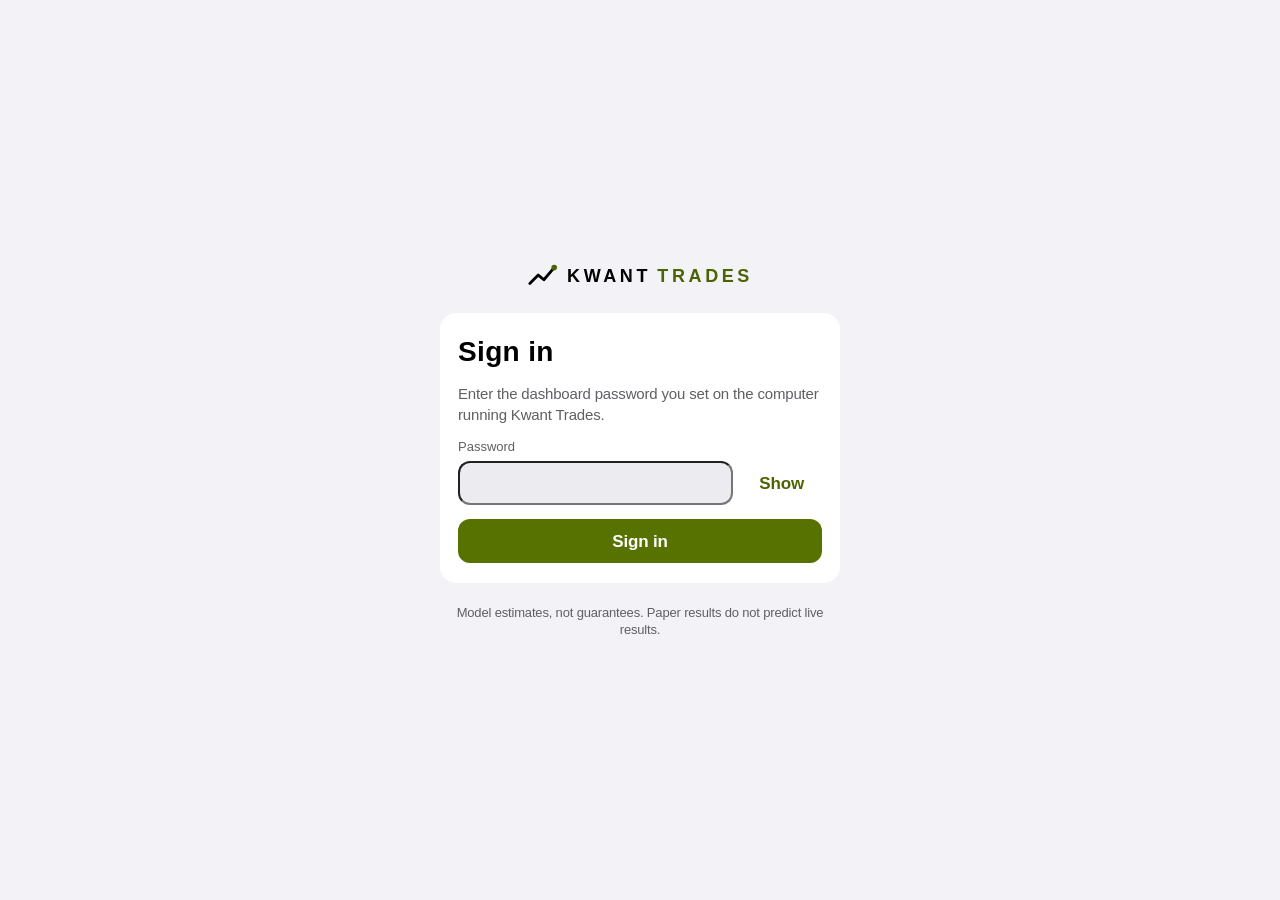
==== commit 6375ad52: "Redesign dashboard as a simplified iOS-style app Four-tab layout (Home, Ideas, Portfolio, More) with" ====
--- a/kwanttrades/web/static/login.html
+++ b/kwanttrades/web/static/login.html
@@ -5,7 +5,7 @@
   <meta name="viewport" content="width=device-width, initial-scale=1, viewport-fit=cover">
   <meta name="color-scheme" content="dark light">
   <meta name="referrer" content="no-referrer">
-  <meta name="theme-color" content="#0f1215">
+  <meta name="theme-color" content="#000000">
   <meta name="apple-mobile-web-app-capable" content="yes">
   <meta name="mobile-web-app-capable" content="yes">
   <meta name="apple-mobile-web-app-status-bar-style" content="black-translucent">
--- a/kwanttrades/web/static/css/app.css
+++ b/kwanttrades/web/static/css/app.css
@@ -1,793 +1,703 @@
-/* Kwant Trades — trading-desk dashboard. Charcoal + bone, one acid-lime accent,
-   gain = blue / loss = orange (colour-blind safe, always paired with sign/arrow). */
-
+/* Kwant Trades — iOS-style app. System fonts, iOS palettes, grouped inset lists, translucent bars, bottom sheets.
+   Gains/losses use iOS green/red and are always paired with a sign or arrow. Lime is the brand accent
+   (a darker, AA-contrast olive variant in light mode). */
+
+/* ---------------------------------------------------------------- tokens */
 :root, :root[data-theme="dark"] {
-  --bg: #0f1215;
-  --surface: #161a1e;
-  --surface-2: #1c2126;
-  --surface-3: #232a30;
-  --line: #2a3239;
-  --line-strong: #3a444d;
-  --ink: #ebe8e1;
-  --ink-2: #b4bbc2;
-  --ink-3: #8d969f;
+  --bg: #000000;
+  --cell: #1c1c1e;
+  --cell-2: #2c2c2e;
+  --cell-elev: #2c2c2e;
+  --sheet-bg: #1c1c1e;
+  --hl: #3a3a3c;
+  --sep: rgba(84, 84, 88, 0.6);
+  --ink: #ffffff;
+  --ink-2: #a1a1a6;
+  --ink-3: #8e8e93;
   --accent: #d5f25e;
-  --accent-ink: #11140a;
+  --accent-ink: #0b0f00;
   --accent-text: #d5f25e;
-  --accent-soft: rgba(213, 242, 94, 0.12);
-  --gain: #63b3ff;
-  --gain-soft: rgba(99, 179, 255, 0.16);
-  --loss: #ff8f5a;
-  --loss-soft: rgba(255, 143, 90, 0.16);
-  --warn: #f4c95d;
-  --warn-soft: rgba(244, 201, 93, 0.14);
-  --practice: #b9a5ff;
-  --shadow: 0 1px 0 rgba(255,255,255,0.03) inset, 0 10px 30px -18px rgba(0,0,0,0.8);
-  --demo-a: #f4c95d;
-  --demo-b: #1d1a10;
+  --accent-soft: rgba(213, 242, 94, 0.14);
+  --gain: #30d158;
+  --gain-soft: rgba(48, 209, 88, 0.16);
+  --loss: #ff453a;
+  --loss-soft: rgba(255, 69, 58, 0.16);
+  --on-loss: #000000;
+  --warn: #ff9f0a;
+  --warn-soft: rgba(255, 159, 10, 0.16);
+  --practice: #bf5af2;
+  --nav-bg: rgba(0, 0, 0, 0.82);
+  --bar-bg: rgba(22, 22, 24, 0.78);
+  --seg-bg: rgba(118, 118, 128, 0.24);
+  --seg-thumb: #636366;
+  --shimmer: rgba(255, 255, 255, 0.07);
+  --scrim: rgba(0, 0, 0, 0.5);
+  --toast-bg: rgba(58, 58, 60, 0.96);
   color-scheme: dark;
 }
 :root[data-theme="light"] {
-  --bg: #f3f1ec;
-  --surface: #ffffff;
-  --surface-2: #f8f6f2;
-  --surface-3: #efece5;
-  --line: #e0dcd3;
-  --line-strong: #c9c3b7;
-  --ink: #15181c;
-  --ink-2: #3f474f;
-  --ink-3: #5b646d;
-  --accent: #c9e650;
-  --accent-ink: #15180a;
-  --accent-text: #4a6300;
-  --accent-soft: rgba(110, 140, 0, 0.12);
-  --gain: #0a62b5;
-  --gain-soft: rgba(10, 98, 181, 0.1);
-  --loss: #b4410c;
-  --loss-soft: rgba(180, 65, 12, 0.1);
-  --warn: #8a6100;
-  --warn-soft: rgba(196, 140, 0, 0.14);
-  --practice: #5b3fc4;
-  --shadow: 0 1px 2px rgba(20, 20, 10, 0.05), 0 12px 28px -20px rgba(20, 20, 10, 0.35);
-  --demo-a: #f2c230;
-  --demo-b: #fff6d6;
+  --bg: #f2f2f7;
+  --cell: #ffffff;
+  --cell-2: #ececf0;
+  --cell-elev: #ffffff;
+  --sheet-bg: #f2f2f7;
+  --hl: #e5e5ea;
+  --sep: rgba(60, 60, 67, 0.29);
+  --ink: #000000;
+  --ink-2: #5f5f64;
+  --ink-3: #66666b;
+  --accent: #587200;
+  --accent-ink: #ffffff;
+  --accent-text: #4d6300;
+  --accent-soft: rgba(88, 114, 0, 0.12);
+  --gain: #1e7b34;
+  --gain-soft: rgba(30, 123, 52, 0.12);
+  --loss: #d70015;
+  --loss-soft: rgba(215, 0, 21, 0.1);
+  --on-loss: #ffffff;
+  --warn: #a85600;
+  --warn-soft: rgba(168, 86, 0, 0.12);
+  --practice: #7a3bbf;
+  --nav-bg: rgba(242, 242, 247, 0.78);
+  --bar-bg: rgba(249, 249, 249, 0.82);
+  --seg-bg: rgba(118, 118, 128, 0.12);
+  --seg-thumb: #ffffff;
+  --shimmer: rgba(255, 255, 255, 0.75);
+  --scrim: rgba(0, 0, 0, 0.32);
+  --toast-bg: rgba(44, 44, 46, 0.96);
   color-scheme: light;
 }
-
 :root {
-  --font-display: "Bahnschrift", "DIN Alternate", "Barlow Semi Condensed", "Roboto Condensed", "Arial Narrow", system-ui, sans-serif;
-  --font-body: "Segoe UI Variable Text", "Segoe UI", system-ui, -apple-system, "Helvetica Neue", Roboto, Arial, sans-serif;
-  --font-mono: "Cascadia Mono", "SF Mono", ui-monospace, Consolas, monospace;
-  --fs-xs: 0.75rem; --fs-s: 0.8125rem; --fs-m: 0.9375rem; --fs-l: 1.125rem; --fs-xl: 1.5rem; --fs-2xl: 2.125rem; --fs-3xl: 3.25rem;
-  --r: 10px; --r-s: 6px;
-  --gutter: clamp(16px, 3vw, 32px);
+  --font: -apple-system, BlinkMacSystemFont, "SF Pro Text", "Segoe UI", Roboto, "Helvetica Neue", Arial, sans-serif;
+  --font-mono: ui-monospace, "SF Mono", "Cascadia Mono", Consolas, monospace;
+  --r: 13px;
+  --col: 700px;
+  --sheet-ease: cubic-bezier(0.32, 0.72, 0, 1);
   --ease: cubic-bezier(0.2, 0.7, 0.2, 1);
-  --spring: cubic-bezier(0.3, 1.4, 0.5, 1);
-}
-
-*, *::before, *::after { box-sizing: border-box; }
+  --tabh: 49px;
+  --sb: env(safe-area-inset-bottom, 0px);
+  --st: env(safe-area-inset-top, 0px);
+  --rail: 0px;
+}
+:root.has-banner { --st: 0px; }
+
+/* ---------------------------------------------------------------- base */
+*, *::before, *::after { box-sizing: border-box; -webkit-tap-highlight-color: transparent; }
 [hidden] { display: none !important; }
-html { -webkit-text-size-adjust: 100%; }
+html { -webkit-text-size-adjust: 100%; height: 100%; }
 body {
-  margin: 0; background: var(--bg); color: var(--ink);
-  font: 400 var(--fs-m)/1.5 var(--font-body);
-  font-feature-settings: "tnum" 1; overflow-x: hidden;
-  transition: background-color .3s var(--ease), color .3s var(--ease);
-}
-h1, h2, h3, h4 { font-family: var(--font-display); font-weight: 600; letter-spacing: 0.01em; margin: 0; line-height: 1.15; }
-p { margin: 0; }
+  margin: 0; height: 100%; overflow: hidden; background: var(--bg); color: var(--ink);
+  font: 400 17px/1.29 var(--font); letter-spacing: -0.01em;
+  -webkit-font-smoothing: antialiased; font-variant-numeric: tabular-nums;
+}
+h1, h2, h3, h4 { margin: 0; font-weight: 700; line-height: 1.2; }
+p, ul, ol, dl, dd, figure { margin: 0; }
+ul, ol { padding: 0; }
 a { color: var(--accent-text); }
-button, input, select, textarea { font: inherit; color: inherit; }
+button, input, select, textarea { font: inherit; color: inherit; letter-spacing: inherit; }
+button { cursor: pointer; }
 .num, .val, td.num, dd { font-variant-numeric: tabular-nums; }
-.mono { font-family: var(--font-mono); font-size: var(--fs-xs); word-break: break-all; }
-.small { font-size: var(--fs-s); }
-.muted { color: var(--ink-3); }
+.mono { font-family: var(--font-mono); font-size: 12px; word-break: break-all; }
+.small { font-size: 13px; }
+.muted { color: var(--ink-2); }
+.gain { color: var(--gain); } .loss { color: var(--loss); } .warn { color: var(--warn); }
+.val.flat { color: var(--ink-2); }
+.val { white-space: nowrap; }
+.val.gain { color: var(--gain); } .val.loss { color: var(--loss); }
+.arw { font-size: .75em; }
 .sr-only { position: absolute !important; width: 1px; height: 1px; overflow: hidden; clip: rect(0 0 0 0); white-space: nowrap; }
-.skip { position: absolute; left: 12px; top: -60px; z-index: 100; background: var(--accent); color: var(--accent-ink); padding: 8px 14px; border-radius: var(--r-s); font-weight: 600; }
-.skip:focus { top: 12px; }
-:focus-visible { outline: 2px solid var(--accent-text); outline-offset: 2px; border-radius: 4px; }
-[data-theme="dark"] :focus-visible { outline-color: var(--accent); }
-
-/* ---------------------------------------------------------------- demo banner */
-.demo-banner {
-  display: flex; flex-wrap: wrap; gap: 4px 12px; align-items: center;
-  padding: 8px var(--gutter);
-  background: repeating-linear-gradient(-45deg, var(--demo-a) 0 12px, #e8b520 12px 24px);
-  color: #1b1600; font-size: var(--fs-s);
-}
-.demo-banner strong { font-family: var(--font-display); font-size: var(--fs-m); letter-spacing: .06em; background: #1b1600; color: var(--demo-a); padding: 2px 8px; border-radius: 4px; }
-.demo-banner span { background: rgba(255, 246, 214, .88); padding: 1px 6px; border-radius: 4px; }
-.demo-exit { color: #1b1600; font-weight: 600; margin-left: auto; background: rgba(255,246,214,.88); padding: 1px 6px; border-radius: 4px; }
-
-/* ---------------------------------------------------------------- header strip */
-.hdr {
-  position: sticky; top: 0; z-index: 50;
-  background: color-mix(in srgb, var(--bg) 88%, transparent);
-  backdrop-filter: blur(10px); -webkit-backdrop-filter: blur(10px);
-  border-bottom: 1px solid var(--line);
-}
-.hdr-row {
-  display: grid; align-items: center; gap: 12px 24px;
-  grid-template-columns: auto auto 1fr auto auto;
-  grid-template-areas: "id market eq meters tools";
-  padding: 10px var(--gutter) 6px;
-}
-.hdr-id { grid-area: id; display: flex; align-items: center; gap: 12px; min-width: 0; }
-.hdr-market { grid-area: market; display: flex; align-items: center; gap: 10px; min-width: 0; }
-.hdr-eq { grid-area: eq; display: grid; justify-items: end; line-height: 1.1; border-radius: var(--r-s); padding: 2px 6px; }
-.meters { grid-area: meters; display: grid; grid-template-columns: repeat(3, minmax(92px, 132px)); gap: 10px; }
-.hdr-tools { grid-area: tools; display: flex; align-items: center; gap: 10px; }
-.hdr-sub { display: flex; align-items: center; gap: 8px; padding: 0 var(--gutter) 8px; color: var(--ink-2); min-width: 0; }
-.hdr-note { min-width: 0; overflow: hidden; text-overflow: ellipsis; }
-.warn-txt { color: var(--warn); font-weight: 600; }
-
-.brand { display: inline-flex; align-items: center; gap: 8px; text-decoration: none; color: var(--ink); }
-.brand-word { font-family: var(--font-display); font-weight: 700; font-size: var(--fs-l); letter-spacing: .14em; }
+.skip { position: fixed; left: 12px; top: -80px; z-index: 200; background: var(--accent); color: var(--accent-ink); padding: 10px 16px; border-radius: 10px; font-weight: 600; }
+.skip:focus { top: calc(var(--st) + 8px); }
+:focus-visible { outline: 2px solid var(--accent-text); outline-offset: 2px; border-radius: 6px; }
+.large-title:focus, .sheet:focus, h1.sr-only:focus { outline: none; }
+.noscript { padding: 24px; }
+.wrap { white-space: normal; overflow-wrap: anywhere; }
+.pill { display: inline-block; font-size: 11px; font-weight: 600; border: 1px solid var(--sep); border-radius: 999px; padding: 2px 8px; color: var(--ink-2); margin-left: 6px; }
+.pill.on { color: var(--accent-text); border-color: var(--accent-text); margin: 0; }
+.lead { color: var(--ink-2); font-size: 15px; line-height: 1.4; padding: 0 4px; }
+.footer-note { color: var(--ink-2); font-size: 13px; text-align: center; padding: 4px 16px; }
+.hint { color: var(--warn); }
+
+/* ---------------------------------------------------------------- shell */
+#app { position: fixed; inset: 0; display: flex; flex-direction: column; padding-left: var(--rail); }
+.stage { position: relative; flex: 1; min-height: 0; overflow: hidden; background: var(--bg); }
+.banners { flex: none; z-index: 30; position: relative; }
+.banner {
+  display: flex; align-items: center; gap: 10px; padding: 8px 16px; font: 500 13px/1.3 var(--font);
+  animation: bannerIn .4s var(--ease) both;
+}
+.banner:first-child { padding-top: calc(8px + env(safe-area-inset-top, 0px)); }
+.banner.demo { background: #ffd60a; color: #1b1600; flex-wrap: wrap; gap: 2px 10px; padding-bottom: 6px; }
+.banner.demo .demo-why { flex: 1 1 100%; font-size: 12px; }
+.banner.demo strong { font-size: 15px; font-weight: 800; letter-spacing: .02em; }
+.banner.demo a { color: #1b1600; font-weight: 700; margin-left: auto; position: absolute; right: 16px; top: calc(8px + env(safe-area-inset-top, 0px)); }
+.banner.demo { position: relative; }
+.banner.kill { background: var(--loss); color: var(--on-loss); font-weight: 600; }
+.banner.conn { background: var(--cell-2); color: var(--ink); }
+.banner .ico { flex: none; }
+
+.page { position: absolute; inset: 0; background: var(--bg); overflow: hidden; }
+.page.swiping { box-shadow: -10px 0 30px rgba(0, 0, 0, .35); }
+.page-dim { position: absolute; inset: 0; z-index: 10; background: rgba(0, 0, 0, .16); opacity: 0; pointer-events: none; }
+.scroller {
+  position: absolute; inset: 0; overflow-y: auto; overflow-x: hidden; overscroll-behavior-y: contain; -webkit-overflow-scrolling: touch;
+  padding-top: calc(var(--st) + 44px);
+  padding-bottom: calc(var(--tabh) + var(--sb) + 32px);
+}
+.column { max-width: var(--col); margin: 0 auto; padding: 0 16px; }
+.large-title { font: 700 34px/41px var(--font); letter-spacing: .37px; margin: 0 0 12px; padding-top: 2px; }
+.no-large .large-title { display: none; }
+.wordmark { display: flex; align-items: center; gap: 6px; font: 700 12px/1 var(--font); letter-spacing: .18em; color: var(--ink); margin: 6px 0 2px; }
 .brand-edge { color: var(--accent-text); }
 .bm-line { fill: none; stroke: var(--ink); stroke-width: 3; stroke-linecap: round; stroke-linejoin: round; }
-.bm-dot { fill: var(--accent); }
-[data-theme="light"] .bm-dot { fill: var(--accent-text); }
-
-.mode-badge {
-  display: inline-flex; align-items: center; gap: 6px; white-space: nowrap;
-  font: 600 var(--fs-xs)/1 var(--font-display); letter-spacing: .12em;
-  padding: 6px 10px; border-radius: 999px; border: 1px solid var(--line-strong); color: var(--ink-2);
-}
+.bm-dot { fill: var(--accent-text); }
+.content { display: flex; flex-direction: column; gap: 24px; }
+.content > .quote-note { margin-top: -12px; }
+
+/* nav bar: translucent, hairline, small centred title that fades in as the large title scrolls away */
+.navbar { position: absolute; top: 0; left: 0; right: 0; z-index: 5; padding-top: var(--st); pointer-events: none; }
+.nb-bg {
+  position: absolute; inset: 0; opacity: 0; background: var(--nav-bg); border-bottom: .5px solid var(--sep);
+  -webkit-backdrop-filter: saturate(180%) blur(22px); backdrop-filter: saturate(180%) blur(22px);
+}
+.nb-row { position: relative; height: 44px; max-width: var(--col); margin: 0 auto; padding: 0 8px; display: grid; grid-template-columns: 1fr auto 1fr; align-items: center; }
+.nb-row > * { pointer-events: auto; }
+.nb-lead { display: flex; justify-content: flex-start; }
+.nb-trail { display: flex; justify-content: flex-end; align-items: center; gap: 4px; min-width: 0; }
+.nb-title { font: 600 17px/1 var(--font); max-width: 52vw; white-space: nowrap; overflow: hidden; text-overflow: ellipsis; opacity: 0; pointer-events: none; }
+.nb-back, .nb-btn {
+  display: inline-flex; align-items: center; gap: 2px; min-height: 44px; padding: 0 8px; border: 0; background: none;
+  color: var(--accent-text); font: 400 17px/1 var(--font); text-decoration: none; transition: opacity .15s;
+}
+.nb-btn { gap: 6px; font-weight: 500; }
+.nb-btn.danger { color: var(--loss); }
+.nb-btn:disabled { opacity: .35; cursor: default; }
+.nb-back:active, .nb-btn:active { opacity: .45; }
+.nb-ico { display: inline-grid; }
+.scan-btn.busy .nb-ico { animation: spin 1s linear infinite; }
+.pill-host { display: inline-flex; padding-right: 8px; }
+
+/* tab bar: translucent, blurred, safe-area aware (a sidebar on wide screens) */
+.tabbar {
+  position: fixed; left: 0; right: 0; bottom: 0; z-index: 20; padding-bottom: var(--sb);
+  background: var(--bar-bg); border-top: .5px solid var(--sep);
+  -webkit-backdrop-filter: saturate(180%) blur(22px); backdrop-filter: saturate(180%) blur(22px);
+}
+.tabbar ul { list-style: none; margin: 0 auto; padding: 0; display: grid; grid-template-columns: repeat(4, 1fr); max-width: 560px; }
+.tab {
+  display: flex; flex-direction: column; align-items: center; justify-content: center; gap: 2px; min-height: var(--tabh); padding: 6px 4px 4px;
+  color: var(--ink-3); text-decoration: none; font: 500 10px/1.1 var(--font); letter-spacing: .01em;
+  transition: color .2s, transform .15s, opacity .15s;
+}
+.tab:active { transform: scale(.92); opacity: .7; }
+.tab[aria-current="page"] { color: var(--accent-text); }
+.tab .ico { stroke-width: 1.7; transition: transform .35s var(--sheet-ease); }
+.tab[aria-current="page"] .ico { transform: translateY(-1px) scale(1.06); }
+.rail-brand { display: none; }
+
+@media (min-width: 860px) {
+  :root { --tabh: 0px; --rail: 232px; }
+  .tabbar { left: 0; right: auto; top: 0; bottom: 0; width: var(--rail); border-top: 0; border-right: .5px solid var(--sep); padding: calc(var(--st) + 24px) 12px 16px; }
+  .tabbar ul { display: flex; flex-direction: column; gap: 4px; max-width: none; margin: 0; }
+  .rail-brand { display: block; font: 700 13px/1 var(--font); letter-spacing: .2em; padding: 0 12px 22px; }
+  .tab { flex-direction: row; justify-content: flex-start; gap: 12px; min-height: 44px; padding: 0 12px; border-radius: 10px; font: 500 17px/1 var(--font); }
+  .tab[aria-current="page"] { background: var(--accent-soft); }
+  .tab .ico { width: 24px; height: 24px; }
+  .scroller { padding-bottom: 48px; }
+  .toasts { bottom: 24px; }
+}
+
+/* ---------------------------------------------------------------- grouped lists, rows, section heads */
+.panel { display: block; }
+.panel-head, .section-head { display: flex; align-items: baseline; justify-content: space-between; gap: 12px; margin: 0 4px 8px; }
+.panel-head h2, .section-head h2 { font: 700 22px/1.2 var(--font); letter-spacing: .35px; }
+.panel-note { color: var(--ink-2); font-size: 13px; margin: -4px 4px 8px; }
+.link { color: var(--accent-text); text-decoration: none; font-size: 17px; padding: 8px 0 8px 12px; margin: -8px 0; }
+.link:active { opacity: .5; }
+.group-wrap { display: block; }
+.group-head { font: 400 13px/1.3 var(--font); text-transform: uppercase; letter-spacing: .02em; color: var(--ink-2); margin: 0 16px 6px; }
+.group-foot { font: 400 13px/1.35 var(--font); color: var(--ink-2); margin: 8px 16px 0; }
+.group-foot:empty { display: none; }
+.group { list-style: none; margin: 0; padding: 0; background: var(--cell); border-radius: var(--r); overflow: hidden; }
+.sheet .group { --cell: var(--cell-elev); }
+.row { position: relative; }
+.row + .row::before { content: ""; position: absolute; top: 0; left: 16px; right: 0; height: .5px; background: var(--sep); }
+.row-main {
+  display: flex; align-items: center; gap: 12px; width: 100%; min-height: 44px; padding: 11px 16px; margin: 0; border: 0; border-radius: 0;
+  background: none; color: inherit; font: inherit; text-align: left; text-decoration: none; cursor: pointer; transition: background-color .12s;
+}
+.row-main:active { background: var(--hl); }
+.row-main.static { cursor: default; }
+.row-main.static:active { background: none; }
+.row-main.stacked { flex-direction: column; align-items: stretch; gap: 10px; }
+.cell-lead { flex: none; display: inline-flex; }
+.cell-main { flex: 1; min-width: 0; display: flex; flex-direction: column; gap: 3px; }
+.cell-title { font: 400 17px/1.25 var(--font); min-width: 0; }
+.cell-title.grow { flex: 1; }
+.cell-sub { font: 400 13px/1.35 var(--font); color: var(--ink-2); overflow-wrap: anywhere; }
+.idea-row .cell-sub { display: -webkit-box; -webkit-line-clamp: 2; -webkit-box-orient: vertical; overflow: hidden; }
+.cell-trail { flex: none; display: flex; flex-direction: column; align-items: flex-end; gap: 2px; font-size: 17px; font-weight: 600; text-align: right; }
+.cell-chev { flex: none; color: var(--ink-3); margin-right: -4px; display: inline-flex; }
+.danger-row .cell-title { color: var(--loss); }
+.sym { font-weight: 700; letter-spacing: .02em; }
+.idea-title-line { display: flex; align-items: center; gap: 8px; }
+.rank-n { font: 700 13px/1 var(--font); color: var(--ink-3); min-width: 1ch; }
+.pop { display: flex; flex-direction: column; align-items: flex-end; line-height: 1.1; }
+.pop strong { font-size: 20px; font-weight: 700; }
+.pop-lbl { font: 400 12px/1.2 var(--font); color: var(--ink-2); }
+.when { display: flex; flex-direction: column; align-items: flex-end; font-size: 15px; font-weight: 500; }
+.news-h { font-weight: 500; }
+.news-h a { color: var(--ink); text-decoration: none; }
+.news-h a:active { opacity: .5; }
+.list-meta { display: flex; align-items: center; gap: 8px; flex-wrap: wrap; font-size: 13px; color: var(--ink-2); margin: 0 4px 8px; }
+.risk-line { display: flex; align-items: center; justify-content: space-between; gap: 12px; }
+.risk-stack { display: flex; flex-direction: column; gap: 6px; }
+.risk-sub { font-size: 13px; }
+.risk-pct { font-weight: 700; font-size: 20px; }
+.ico { fill: none; stroke: currentColor; stroke-width: 1.8; stroke-linecap: round; stroke-linejoin: round; }
+.ico-fill { fill: currentColor; stroke: none; }
+.ico-tile { width: 30px; height: 30px; border-radius: 8px; display: grid; place-items: center; color: #fff; }
+.tint-blue { background: #2f6fe4; } .tint-purple { background: #8944ab; } .tint-orange { background: #c76a00; } .tint-teal { background: #0e8a8a; }
+.tint-gray { background: #6b6b70; } .tint-indigo { background: #5856d6; } .tint-red { background: #d70015; }
+.head-with { display: inline-flex; align-items: center; gap: 10px; }
+
+/* chips, badges, buttons */
+.chip { display: inline-flex; align-items: center; gap: 2px; font: 600 12px/1 var(--font); padding: 4px 8px; border-radius: 999px; white-space: nowrap; }
+.chip.pass { background: var(--gain-soft); color: var(--gain); }
+.chip.block { background: var(--loss-soft); color: var(--loss); }
+.chip.neutral { background: var(--cell-2); color: var(--ink-2); }
+.chip-btn { border: 0; background: var(--cell-2); border-radius: 999px; padding: 6px 12px; font-size: 13px; font-weight: 600; min-height: 32px; position: relative; }
+.chip-btn::after { content: ""; position: absolute; inset: -6px; }
+.mode-badge { display: inline-flex; align-items: center; gap: 6px; font: 700 11px/1 var(--font); letter-spacing: .06em; padding: 7px 11px; border-radius: 999px; background: var(--cell-2); color: var(--ink-2); white-space: nowrap; }
 .mb-dot { width: 7px; height: 7px; border-radius: 50%; background: var(--ink-3); }
 .mode-scan .mb-dot, .mode-shadow .mb-dot { background: var(--accent-text); animation: blink 1.6s ease-in-out infinite; }
-[data-theme="dark"] .mode-scan .mb-dot, [data-theme="dark"] .mode-shadow .mb-dot { background: var(--accent); }
-.mode-badge.practice {
-  color: var(--practice); border-color: var(--practice);
-  background: repeating-linear-gradient(-45deg, transparent 0 6px, color-mix(in srgb, var(--practice) 14%, transparent) 6px 12px);
-}
+.mode-badge.practice { color: var(--practice); }
 .mode-badge.practice .mb-dot { background: var(--practice); animation: blink 1.6s ease-in-out infinite; }
-.mb-sub { font: 500 10px/1 var(--font-body); letter-spacing: .02em; text-transform: none; opacity: .9; }
-
-.mk-text { display: grid; gap: 2px; min-width: 0; }
-.mk-state { font-family: var(--font-display); font-weight: 600; font-size: var(--fs-m); white-space: nowrap; }
-.mk-count { color: var(--ink-2); font-size: var(--fs-s); white-space: nowrap; }
-.mk-visual { position: relative; display: inline-grid; place-items: center; min-width: 14px; }
-.ring-txt { position: absolute; font-size: 10px; font-weight: 600; }
-.ring-bg { fill: none; stroke: var(--line-strong); }
-.ring-fg { fill: none; stroke: var(--accent); stroke-linecap: round; transition: stroke-dashoffset 1s linear; }
-[data-theme="light"] .ring-fg { stroke: var(--accent-text); }
-.mk-dot { width: 10px; height: 10px; border-radius: 50%; background: var(--ink-3); }
-.mk-dot.open { background: var(--gain); box-shadow: 0 0 0 0 var(--gain); animation: ping 2.4s var(--ease) infinite; }
-.mk-dot.pre { background: var(--warn); }
-.mk-dot.closed { background: transparent; border: 2px solid var(--ink-3); }
-
-.bar { display: block; height: 4px; border-radius: 4px; background: var(--surface-3); overflow: hidden; width: 140px; max-width: 100%; }
-.bar-fill { display: block; height: 100%; width: 100%; background: var(--accent); transform-origin: left; transition: transform .8s var(--ease); }
-[data-theme="light"] .bar-fill { background: var(--accent-text); }
-
-.eq-lbl { color: var(--ink-3); text-transform: uppercase; letter-spacing: .1em; font-size: 10px; }
-.eq-val { font-family: var(--font-display); font-size: var(--fs-xl); font-weight: 600; }
-.eq-day { white-space: nowrap; }
-
-.hm { display: grid; gap: 3px; min-width: 0; }
-.hm-lbl { color: var(--ink-3); font-size: 11px; white-space: nowrap; }
-.meter { display: grid; gap: 2px; }
-.meter-track { display: block; height: 5px; border-radius: 5px; background: var(--surface-3); overflow: hidden; }
-.meter-fill { display: block; height: 100%; width: 100%; transform-origin: left; background: var(--ink-2); transition: transform .8s var(--ease), background-color .3s; }
-.meter.hot .meter-fill { background: var(--warn); }
-.meter.max .meter-fill { background: var(--loss); }
-.meter-text { font-size: 11px; color: var(--ink-2); white-space: nowrap; font-variant-numeric: tabular-nums; }
-
-.kill { font-size: var(--fs-s); white-space: nowrap; }
-.kill-off { color: var(--ink-3); }
-.kill-off .term { color: var(--ink-2); }
-.kill-on { color: var(--accent-ink); background: var(--loss); padding: 4px 10px; border-radius: 999px; font-weight: 700; animation: alarm 1.2s ease-in-out infinite; }
-.kill-on .term { color: inherit; border-color: currentColor; }
-
-.live-dot { width: 7px; height: 7px; border-radius: 50%; background: var(--gain); flex: none; }
-.live-dot.beat { animation: beat .9s var(--ease); }
-.live-dot.stale { background: var(--warn); }
-
-.icon-btn {
-  display: inline-grid; place-items: center; width: 36px; height: 36px; border-radius: 50%;
-  border: 1px solid var(--line-strong); background: var(--surface); cursor: pointer;
-  transition: transform .2s var(--spring), background-color .2s;
-}
-.icon-btn:hover { background: var(--surface-3); }
-.icon-btn:active { transform: scale(.92); }
-.ico { fill: none; stroke: currentColor; stroke-width: 1.8; stroke-linecap: round; }
-.ico-moon { fill: currentColor; stroke: none; }
-.theme-btn .ico { grid-area: 1 / 1; transition: transform .45s var(--spring), opacity .25s; }
-[data-theme="dark"] .theme-btn .ico-moon, [data-theme="light"] .theme-btn .ico-sun { transform: rotate(-90deg) scale(.4); opacity: 0; }
-
-/* ---------------------------------------------------------------- tabs */
-.tabs { position: relative; border-bottom: 1px solid var(--line); overflow-x: auto; scrollbar-width: none; padding: 0 var(--gutter); }
-.tabs::-webkit-scrollbar { display: none; }
-.tabs ul { display: flex; gap: 4px; list-style: none; margin: 0; padding: 0; width: max-content; }
-.tabs a {
-  display: block; padding: 11px 12px 10px; text-decoration: none; color: var(--ink-3);
-  font: 600 var(--fs-s)/1 var(--font-display); letter-spacing: .08em; text-transform: uppercase; white-space: nowrap;
-  transition: color .2s;
-}
-.tabs a:hover { color: var(--ink); }
-.tabs a[aria-current="page"] { color: var(--ink); }
-.tab-ink {
-  position: absolute; left: 0; bottom: -1px; height: 2px; width: 100px; background: var(--accent);
-  transform-origin: left; transition: transform .35s var(--ease);
-}
-.tabs ul { position: relative; }
-.tab-ink { margin-left: var(--gutter); }
-
-/* ---------------------------------------------------------------- layout */
-main { padding: 22px var(--gutter) 40px; max-width: 1480px; margin: 0 auto; outline: none; min-height: 60vh; }
-.view { opacity: 0; transform: translateY(8px); transition: opacity .28s var(--ease), transform .28s var(--ease); }
-.view.in { opacity: 1; transform: none; }
-.view.out { opacity: 0; transform: translateY(-6px); transition-duration: .14s; }
-div.grid { display: grid; grid-template-columns: repeat(3, minmax(0, 1fr)); gap: 18px; align-items: start; }
-div.grid.inner { grid-template-columns: repeat(3, minmax(0, 1fr)); }
-.span-2 { grid-column: span 2; }
-.span-3 { grid-column: 1 / -1; }
-.vol-host { min-width: 0; }
-
-.panel {
-  background: var(--surface); border: 1px solid var(--line); border-radius: var(--r);
-  padding: 18px; box-shadow: var(--shadow); min-width: 0;
-}
-.panel.bare { background: transparent; border: 0; box-shadow: none; padding: 0; }
-.panel.bare > .panel-head { display: none; }
-.panel-head { display: flex; align-items: baseline; justify-content: space-between; gap: 12px; margin-bottom: 12px; }
-.panel-head h2 { font-size: var(--fs-s); text-transform: uppercase; letter-spacing: .12em; color: var(--ink-2); }
-.panel-note { color: var(--ink-3); font-size: var(--fs-s); margin: -4px 0 12px; }
-.toolbar { display: grid; gap: 10px; }
-.toolbar-row { display: flex; flex-wrap: wrap; align-items: flex-start; justify-content: space-between; gap: 16px; }
-.screen-title { font-size: var(--fs-2xl); font-weight: 700; letter-spacing: .01em; margin-bottom: 4px; }
-.list-meta { margin: 0 0 10px; }
-
-.hero { padding: 6px 0 22px; max-width: 980px; }
-.eyebrow { font: 600 var(--fs-xs)/1 var(--font-display); letter-spacing: .2em; text-transform: uppercase; color: var(--accent-text); margin-bottom: 10px; }
-.hero-line { font-family: var(--font-display); font-size: clamp(1.5rem, 3.4vw, var(--fs-3xl)); line-height: 1.08; font-weight: 600; color: var(--ink-2); }
-.hero-line .hl { color: var(--ink); }
-
-.card-grid { display: grid; gap: 16px; }
-.card-grid.two { grid-template-columns: repeat(auto-fill, minmax(min(100%, 420px), 1fr)); }
-.card-grid.three { grid-template-columns: repeat(auto-fill, minmax(min(100%, 260px), 1fr)); }
-.card {
-  background: var(--surface-2); border: 1px solid var(--line); border-radius: var(--r); padding: 16px;
-  display: grid; gap: 10px; align-content: start; min-width: 0; position: relative;
-  transition: border-color .2s, transform .25s var(--ease);
-}
-.panel.bare .card { background: var(--surface); box-shadow: var(--shadow); }
-.card:hover { border-color: var(--line-strong); }
-.card h4 { font-size: var(--fs-xs); text-transform: uppercase; letter-spacing: .12em; color: var(--ink-3); margin-top: 4px; }
-
-/* ---------------------------------------------------------------- idea cards */
-.idea::before { content: ""; position: absolute; left: -1px; top: 14px; bottom: 14px; width: 3px; border-radius: 3px; background: var(--line-strong); }
-.idea.is-pass::before { background: var(--gain); }
-.idea.is-block::before { background: var(--loss); }
-.idea-head { display: grid; grid-template-columns: auto 1fr auto; gap: 12px; align-items: start; }
-.rank { font: 700 var(--fs-xl)/1 var(--font-display); color: var(--ink-3); letter-spacing: .02em; }
-.idea-title h3 { font-size: var(--fs-l); }
-.sym { font-family: var(--font-display); font-weight: 700; letter-spacing: .04em; }
-.idea-title .sym { font-size: var(--fs-xl); margin-right: 4px; }
-.strat-label { font-family: var(--font-body); font-weight: 600; font-size: var(--fs-m); color: var(--ink); }
-.strat-what { color: var(--ink-3); font-size: var(--fs-s); margin-top: 2px; }
-.stats { display: grid; grid-template-columns: repeat(4, minmax(0, 1fr)); gap: 8px; margin: 0; }
-.stats.four dd { white-space: normal; }
-.card-grid.three .stats { grid-template-columns: repeat(2, minmax(0, 1fr)); }
-.stats.four { grid-template-columns: repeat(4, minmax(0, 1fr)); }
-.stat { background: var(--surface); border: 1px solid var(--line); border-radius: var(--r-s); padding: 8px 10px; min-width: 0; }
-.panel.bare .card .stat { background: var(--surface-2); }
-.stat dt { font-size: 11px; color: var(--ink-3); line-height: 1.25; }
-.stat dd { margin: 2px 0 0; font: 600 var(--fs-l)/1.2 var(--font-display); white-space: nowrap; overflow: hidden; text-overflow: ellipsis; }
-.stat dd.gain, .val.gain, .gain { color: var(--gain); }
-.stat dd.loss, .val.loss, .loss { color: var(--loss); }
-.val.flat { color: var(--ink-2); }
-.val { white-space: nowrap; }
-.arw { font-size: .8em; }
-.price-line { color: var(--ink-2); display: flex; flex-wrap: wrap; gap: 0 4px; align-items: baseline; }
-.be-line { margin-top: -4px; }
-.pill { display: inline-block; font-size: 10px; text-transform: uppercase; letter-spacing: .1em; border: 1px solid var(--line-strong); border-radius: 999px; padding: 2px 7px; color: var(--ink-2); margin-left: 6px; }
-.rationale { margin: 0; padding-left: 18px; color: var(--ink-2); font-size: var(--fs-s); display: grid; gap: 4px; }
-.rationale li::marker { color: var(--accent-text); }
-.greeks { line-height: 1.8; }
-
-.chip { display: inline-flex; align-items: center; gap: 2px; font: 700 var(--fs-xs)/1 var(--font-display); letter-spacing: .1em; padding: 5px 8px; border-radius: 4px; white-space: nowrap; }
-.chip.pass { background: var(--gain-soft); color: var(--gain); border: 1px solid color-mix(in srgb, var(--gain) 45%, transparent); }
-.chip.block { background: var(--loss-soft); color: var(--loss); border: 1px dashed color-mix(in srgb, var(--loss) 60%, transparent); }
-.chip.neutral { color: var(--ink-3); border: 1px solid var(--line); }
-
-.decision { border-radius: var(--r-s); padding: 10px 12px; font-size: var(--fs-s); }
+.flag { display: inline-block; font-size: 11px; font-weight: 700; padding: 3px 8px; border-radius: 999px; white-space: nowrap; }
+.flag.cheap { color: var(--gain); background: var(--gain-soft); }
+.flag.rich { color: var(--loss); background: var(--loss-soft); }
+
+.btn {
+  position: relative; display: inline-flex; align-items: center; justify-content: center; gap: 8px; min-height: 44px; padding: 0 18px;
+  border: 0; border-radius: 12px; background: var(--cell-2); color: var(--ink); font: 600 17px/1 var(--font);
+  transition: transform .15s var(--ease), opacity .15s, background-color .15s;
+}
+.btn:active { transform: scale(.97); opacity: .8; }
+.btn.small { min-height: 34px; padding: 0 14px; font-size: 15px; border-radius: 999px; }
+.btn.small::after { content: ""; position: absolute; inset: -5px -4px; }
+.btn.primary { background: var(--accent); color: var(--accent-ink); }
+.btn.danger { background: var(--loss); color: var(--on-loss); }
+.btn.danger-ghost { background: var(--loss-soft); color: var(--loss); }
+.btn.ghost { background: transparent; color: var(--accent-text); }
+.btn.block { width: 100%; }
+.btn:disabled { opacity: .4; cursor: default; transform: none; }
+
+/* segmented control with a sliding thumb */
+.seg {
+  position: relative; display: grid; grid-template-columns: repeat(var(--n, 2), 1fr); height: 44px; padding: 2px; border-radius: 11px;
+  background: var(--seg-bg); flex: 1; min-width: 0;
+}
+.seg-thumb {
+  position: absolute; top: 2px; bottom: 2px; left: 2px; width: calc((100% - 4px) / var(--n, 2)); border-radius: 9px;
+  background: var(--seg-thumb); box-shadow: 0 2px 6px rgba(0, 0, 0, .22), 0 0 0 .5px rgba(0, 0, 0, .08);
+  transform: translateX(calc(var(--i, 0) * 100%)); transition: transform .35s var(--sheet-ease);
+}
+.seg-btn { position: relative; z-index: 1; border: 0; background: none; font: 500 15px/1 var(--font); color: var(--ink-2); border-radius: 9px; transition: color .2s; }
+.seg-btn[aria-checked="true"] { color: var(--ink); font-weight: 600; }
+.controls { display: flex; flex-wrap: wrap; gap: 10px; align-items: center; }
+.sort-pill { display: inline-flex; align-items: center; gap: 6px; height: 44px; padding: 0 6px 0 14px; border-radius: 12px; background: var(--cell); color: var(--ink-2); font-size: 15px; }
+.sort-pill select { border: 0; background: transparent; font: 500 16px var(--font); color: var(--ink); padding: 8px 4px; max-width: 150px; }
+.search-row { margin: 10px 0 14px; }
+input[type="search"], input[type="text"], input[type="number"], input[type="time"], select {
+  font-size: 17px; min-height: 44px; padding: 8px 12px; border: 0; border-radius: 10px; background: var(--cell); color: var(--ink); max-width: 100%;
+}
+input[type="search"] { width: 100%; }
+select { background-color: var(--cell-2); }
+input::placeholder { color: var(--ink-3); }
+[aria-invalid="true"] { outline: 1.5px solid var(--loss); }
+
+/* ---------------------------------------------------------------- states, skeletons, hints */
+.state { display: grid; gap: 6px; justify-items: center; text-align: center; padding: 28px 20px; background: var(--cell); border-radius: var(--r); }
+.state-title { font: 600 17px/1.3 var(--font); }
+.state.err .state-title { color: var(--ink); }
+.skeleton { position: relative; display: grid; gap: 14px; padding: 18px 16px; background: var(--cell); border-radius: var(--r); overflow: hidden; }
+.sk-line { display: block; height: 14px; border-radius: 7px; background: var(--cell-2); }
+.sk-line.w0 { width: 85%; } .sk-line.w1 { width: 65%; } .sk-line.w2 { width: 45%; }
+.skeleton::after { content: ""; position: absolute; inset: 0; background: linear-gradient(90deg, transparent, var(--shimmer), transparent); transform: translateX(-100%); animation: shimmer 1.5s ease-in-out infinite; }
+.updating { display: flex; align-items: center; justify-content: center; gap: 8px; font-size: 13px; color: var(--ink-2); padding: 10px; }
+.spin { display: inline-block; width: 12px; height: 12px; border-radius: 50%; border: 2px solid var(--ink-3); border-top-color: transparent; animation: spin .8s linear infinite; flex: none; }
+.quote-note { display: grid; gap: 6px; }
+.delay-note { font-size: 13px; color: var(--ink-2); margin: 0 4px; }
+.inline-banner { display: flex; align-items: center; gap: 8px; background: var(--warn-soft); border-radius: 10px; padding: 9px 12px; font-size: 13px; }
+.inline-banner .ico { color: var(--warn); flex: none; }
+.term { border: 0; background: none; padding: 0; color: inherit; font: inherit; border-bottom: 1px dotted var(--ink-3); cursor: help; position: relative; line-height: inherit; }
+.term::after { content: ""; position: absolute; inset: -10px -4px; }
+.tip { position: fixed; left: 0; top: 0; z-index: 120; max-width: 300px; background: var(--toast-bg); color: #fff; border-radius: 12px; padding: 10px 14px; font-size: 13px; line-height: 1.4; box-shadow: 0 8px 30px rgba(0, 0, 0, .35); pointer-events: none; display: grid; gap: 2px; }
+.tip.in { animation: fade .15s both; }
+
+/* ---------------------------------------------------------------- bars */
+.bar, .meter-track, .pp { display: block; height: 6px; border-radius: 3px; background: var(--cell-2); overflow: hidden; }
+.sheet .bar, .sheet .meter-track, .sheet .pp { background: var(--hl); }
+.bar-fill, .meter-fill, .pp-fill { display: block; height: 100%; width: 100%; transform-origin: left; background: var(--accent-text); transition: transform .8s var(--ease), background-color .3s; }
+.bar.hot .bar-fill, .meter.hot .meter-fill { background: var(--warn); }
+.bar.max .bar-fill, .meter.max .meter-fill { background: var(--loss); }
+.meter { display: grid; gap: 6px; }
+.meter-text:empty { display: none; }
+.meter-text { font-size: 13px; color: var(--ink-2); }
+.pp-pair { display: grid; grid-template-columns: auto 1fr 2px 1fr auto; gap: 6px; align-items: center; margin-top: 8px; }
+.pp-lbl { font-size: 11px; color: var(--ink-2); }
+.pp-mid { width: 2px; height: 12px; background: var(--ink-3); border-radius: 1px; }
+.pp.stop .pp-fill { background: var(--loss); transform-origin: right; }
+.pp.target .pp-fill { background: var(--gain); }
+
+/* ---------------------------------------------------------------- Home */
+.hero { display: grid; gap: 2px; padding: 0 4px; }
+.hero-lbl { font-size: 13px; color: var(--ink-2); }
+.hero-val { display: block; font: 700 44px/1.1 var(--font); letter-spacing: .3px; }
+.hero-day { font: 600 17px/1.3 var(--font); }
+.hero-day .muted { font-weight: 400; }
+.flash-gain { animation: flashGain .9s ease-out; }
+.flash-loss { animation: flashLoss .9s ease-out; }
+.status-card { display: flex; align-items: center; gap: 14px; padding: 14px 16px; background: var(--cell); border-radius: var(--r); }
+.sc-ico { flex: none; width: 44px; height: 44px; display: grid; place-items: center; border-radius: 50%; background: var(--cell-2); color: var(--ink-2); transition: background-color .3s, color .3s; }
+.status-card[data-kind="practice"] .sc-ico { background: var(--accent-soft); color: var(--accent-text); }
+.status-card[data-kind="watch"] .sc-ico { background: var(--warn-soft); color: var(--warn); }
+.status-card[data-kind="kill"] .sc-ico { background: var(--loss-soft); color: var(--loss); }
+.sc-text { flex: 1; min-width: 0; display: grid; gap: 2px; }
+.sc-head { font: 600 17px/1.25 var(--font); }
+.sc-sub { font-size: 13px; color: var(--ink-2); line-height: 1.35; }
+.sc-btn { flex: none; }
+.chart-card { background: var(--cell); border-radius: var(--r); padding: 14px 12px 8px; display: grid; gap: 8px; }
+.chart-cap { font-size: 15px; font-weight: 600; padding: 0 4px; }
+.card { background: var(--cell); border-radius: var(--r); padding: 14px; display: grid; gap: 12px; }
+.card-stack { display: grid; gap: 12px; }
+
+/* ---------------------------------------------------------------- sheets, dialogs, toasts */
+.sheet-root { position: fixed; inset: 0; z-index: 100; }
+.sheet-backdrop { position: absolute; inset: 0; background: var(--scrim); opacity: 0; transition: opacity .45s var(--sheet-ease); }
+.sheet-root.open .sheet-backdrop { opacity: 1; }
+.sheet {
+  position: absolute; left: 0; right: 0; bottom: 0; margin: 0 auto; width: 100%; max-width: 640px; max-height: calc(100% - var(--st) - 10px);
+  display: flex; flex-direction: column; background: var(--sheet-bg); border-radius: 24px 24px 0 0; box-shadow: 0 -8px 40px rgba(0, 0, 0, .35);
+  transform: translateY(100%); transition: transform .45s var(--sheet-ease); will-change: transform; outline: none; overflow: hidden;
+}
+.sheet-root.open .sheet { transform: none; }
+.sheet.dragging { transition: none; }
+.sheet-grab { flex: none; touch-action: none; cursor: grab; user-select: none; -webkit-user-select: none; }
+.grabber { display: block; width: 36px; height: 5px; margin: 8px auto 0; border-radius: 3px; background: var(--ink-3); opacity: .55; }
+.sheet-head { display: grid; grid-template-columns: 72px 1fr 72px; align-items: center; min-height: 48px; padding: 0 8px; }
+.sheet-title { font: 600 17px/1.2 var(--font); text-align: center; white-space: nowrap; overflow: hidden; text-overflow: ellipsis; }
+.sheet-done { justify-self: end; min-height: 44px; padding: 0 10px; border: 0; background: none; color: var(--accent-text); font: 600 17px var(--font); }
+.sheet-done:active { opacity: .45; }
+.sheet-body { overflow-y: auto; overscroll-behavior: contain; padding: 4px 16px calc(28px + env(safe-area-inset-bottom, 0px)); display: flex; flex-direction: column; gap: 18px; }
+.sheet-lead { font-size: 15px; }
+.sheet-hero { display: grid; gap: 4px; }
+.sheet-big { font: 700 22px/1.2 var(--font); letter-spacing: .35px; }
+.sheet-chip { margin-top: 6px; }
+.sheet-card { background: var(--cell-elev); border-radius: 12px; padding: 12px 10px 10px; display: grid; gap: 8px; }
+.sheet-actions { display: grid; gap: 10px; }
+.tiles { display: grid; grid-template-columns: 1fr 1fr; gap: 10px; margin: 0; }
+.tile { background: var(--cell-elev); border-radius: 12px; padding: 12px 14px; min-width: 0; }
+.tile dt { font-size: 13px; color: var(--ink-2); }
+.tile dd { margin: 3px 0 0; font: 700 20px/1.2 var(--font); overflow-wrap: anywhere; }
+.tile dd.gain { color: var(--gain); } .tile dd.loss { color: var(--loss); }
+.price-line { font-size: 15px; color: var(--ink-2); line-height: 1.5; }
+.decision { border-radius: 12px; padding: 12px 14px; font-size: 15px; }
 .decision.pass { background: var(--gain-soft); }
 .decision.block { background: var(--loss-soft); }
-.decision.none { background: var(--surface-3); }
-.decision-title { font-weight: 700; margin-bottom: 4px; }
-.decision.pass .decision-title { color: var(--gain); }
-.decision.block .decision-title { color: var(--loss); }
-.decision ul { margin: 0; padding-left: 18px; color: var(--ink-2); }
-
-.side { font-weight: 700; font-size: var(--fs-xs); text-transform: uppercase; letter-spacing: .08em; }
-.side.buy { color: var(--gain); }
-.side.sell { color: var(--loss); }
-.flag { display: inline-block; font-size: 11px; font-weight: 700; padding: 2px 7px; border-radius: 999px; white-space: nowrap; cursor: help; }
-.flag.cheap { color: var(--gain); background: var(--gain-soft); }
-.flag.rich { color: var(--loss); background: var(--loss-soft); }
-
-/* jargon term */
-.term {
-  background: none; border: 0; padding: 0; margin: 0; cursor: help; color: inherit; font: inherit;
-  border-bottom: 1px dotted var(--ink-3); line-height: inherit; text-align: inherit;
-}
-.term:hover { color: var(--ink); border-bottom-color: var(--accent-text); }
-.lbl { display: inline; }
-.tip {
-  position: fixed; left: 0; top: 0; z-index: 90; pointer-events: none;
-  background: var(--ink); color: var(--bg); border-radius: var(--r-s); padding: 10px 12px; font-size: var(--fs-s); line-height: 1.4;
-  display: grid; gap: 3px; box-shadow: 0 12px 30px -10px rgba(0,0,0,.5);
-}
-.tip strong { font-family: var(--font-display); letter-spacing: .04em; }
-.tip.in { animation: tipIn .16s var(--ease); }
-
-/* tables */
-.tbl-wrap { overflow-x: auto; max-width: 100%; border-radius: var(--r-s); }
+.decision.none { background: var(--cell-elev); color: var(--ink-2); }
+.decision-title { font-weight: 600; }
+.decision.pass .decision-title { color: var(--gain); } .decision.block .decision-title { color: var(--loss); }
+.decision ul { margin: 6px 0 0; padding-left: 20px; display: grid; gap: 4px; }
+.disclosure { background: var(--cell-elev); border-radius: 12px; padding: 0 16px; }
+.disclosure summary { display: flex; align-items: center; justify-content: space-between; min-height: 44px; cursor: pointer; list-style: none; font-weight: 500; }
+.disclosure summary::-webkit-details-marker { display: none; }
+.disclosure summary::after { content: ""; width: 8px; height: 8px; border-right: 2px solid var(--ink-3); border-bottom: 2px solid var(--ink-3); transform: rotate(45deg); transition: transform .3s var(--sheet-ease); margin-right: 4px; }
+.disclosure[open] summary::after { transform: rotate(-135deg); }
+.kv { display: grid; grid-template-columns: 1fr auto; gap: 8px 12px; margin: 0 0 14px; font-size: 15px; }
+.kv dt { color: var(--ink-2); } .kv dd { margin: 0; text-align: right; }
+
+dialog.dlg {
+  border: 0; padding: 0; width: min(300px, calc(100% - 48px)); border-radius: 14px; background: var(--cell-elev); color: var(--ink);
+  box-shadow: 0 20px 60px rgba(0, 0, 0, .45); overflow: hidden; animation: alertIn .28s var(--sheet-ease) both;
+}
+:root[data-theme="light"] dialog.dlg { background: #fafafa; }
+dialog.dlg::backdrop { background: var(--scrim); animation: fade .25s both; }
+dialog.dlg.closing { animation: alertOut .18s ease-in both; }
+dialog.dlg.closing::backdrop { animation: fadeOut .18s both; }
+.dlg-body { padding: 18px 18px 16px; text-align: center; display: grid; gap: 6px; }
+.dlg-body h2 { font: 600 17px/1.3 var(--font); }
+.dlg-body p { font-size: 13px; line-height: 1.4; color: var(--ink-2); }
+.dlg-actions { display: grid; grid-template-columns: 1fr 1fr; border-top: .5px solid var(--sep); }
+.dlg-btn { min-height: 46px; border: 0; background: none; font: 400 17px var(--font); color: var(--accent-text); }
+.dlg-btn + .dlg-btn { border-left: .5px solid var(--sep); font-weight: 600; }
+.dlg-btn.danger { color: var(--loss); }
+.dlg-btn:active { background: var(--hl); }
+
+.toasts { position: fixed; left: 50%; transform: translateX(-50%); bottom: calc(var(--tabh) + var(--sb) + 14px); z-index: 130; display: grid; gap: 8px; width: min(92vw, 420px); pointer-events: none; }
+.toast { background: var(--toast-bg); color: #fff; padding: 12px 16px; border-radius: 14px; font-size: 15px; line-height: 1.3; box-shadow: 0 8px 30px rgba(0, 0, 0, .3); animation: toastIn .4s var(--sheet-ease) both; -webkit-backdrop-filter: blur(14px); backdrop-filter: blur(14px); }
+.toast.error { box-shadow: inset 3px 0 0 var(--loss), 0 8px 30px rgba(0, 0, 0, .3); }
+.toast.out { animation: toastOut .35s ease-in both; }
+
+/* ---------------------------------------------------------------- forms (settings, backtest) */
+.field { display: grid; gap: 6px; }
+.field label, .field .lbl-static, .field legend { font: 400 17px/1.25 var(--font); color: var(--ink); text-transform: none; letter-spacing: normal; padding: 0; }
+.help { font-size: 13px; color: var(--ink-2); line-height: 1.35; }
+.field-err { color: var(--loss); font-size: 13px; margin: 0; }
+.field-err:empty { display: none; }
+.unit { color: var(--ink-2); font-size: 15px; white-space: nowrap; }
+.with-unit, .pair { display: flex; align-items: center; gap: 6px; min-width: 0; }
+.pair .muted { font-size: 15px; }
+.group.fields .field { position: relative; grid-template-columns: minmax(0, 1fr) auto; align-items: center; gap: 2px 12px; padding: 8px 16px; min-height: 52px; }
+.group.fields .field + .field::before { content: ""; position: absolute; top: 0; left: 16px; right: 0; height: .5px; background: var(--sep); }
+.group.fields .field > .help, .group.fields .field > .field-err { grid-column: 1 / -1; }
+.group.fields .field input:not([type="checkbox"]) { background: var(--cell-2); text-align: right; width: 110px; min-height: 40px; }
+.group.fields .field.wide { grid-template-columns: 1fr; }
+.group.fields .field.wide input { width: 100%; text-align: left; }
+.group.fields .pair input { width: 56px; min-width: 0; padding: 8px; }
+.group.fields .with-unit input { min-width: 0; }
+.group.fields .locked, .locked { font-size: 15px; color: var(--ink-2); }
+.field.bool { grid-template-columns: 1fr; }
+.check { display: flex; align-items: center; gap: 10px; min-height: 44px; cursor: pointer; }
+.check input[type="checkbox"], .check input[type="radio"] { accent-color: var(--accent-text); width: 22px; height: 22px; flex: none; }
+.check.switch { position: relative; flex-direction: row-reverse; justify-content: space-between; width: 100%; }
+.check.switch input { position: absolute; opacity: 0; width: 51px; height: 31px; right: 0; margin: 0; }
+.sw-track { flex: none; position: relative; width: 51px; height: 31px; border-radius: 16px; background: var(--seg-bg); transition: background-color .25s; }
+:root[data-theme="dark"] .sw-track { background: #39393d; }
+.sw-track::after { content: ""; position: absolute; top: 2px; left: 2px; width: 27px; height: 27px; border-radius: 50%; background: #fff; box-shadow: 0 2px 4px rgba(0, 0, 0, .3); transition: transform .3s var(--sheet-ease); }
+.check.switch input:checked + .sw-track { background: var(--accent-text); }
+:root[data-theme="dark"] .check.switch input:checked + .sw-track { background: var(--accent); }
+.check.switch input:checked + .sw-track::after { transform: translateX(20px); }
+.check.switch input:focus-visible + .sw-track { outline: 2px solid var(--accent-text); outline-offset: 2px; }
+.form-actions { display: flex; align-items: center; gap: 10px; flex-wrap: wrap; }
+.form-actions.sticky {
+  position: sticky; bottom: calc(var(--tabh) + var(--sb) + 10px); z-index: 3; padding: 10px 12px; border-radius: 16px;
+  background: var(--bar-bg); border: .5px solid var(--sep); -webkit-backdrop-filter: saturate(180%) blur(20px); backdrop-filter: saturate(180%) blur(20px);
+}
+.form-actions .small { flex: 1; min-width: 120px; }
+.cfg-form { display: grid; grid-template-columns: minmax(0, 1fr); gap: 24px; }
+.group-wrap, .group, .field, .panel, .panel-body { min-width: 0; }
+.session { display: block; }
+.live-note { display: block; }
+.live-note strong { color: var(--ink); }
+.bt-form { background: var(--cell); border-radius: var(--r); padding: 14px 16px; display: grid; gap: 16px; }
+.bt-form .field label, .bt-form legend { font-weight: 600; font-size: 15px; }
+.bt-form fieldset { border: 0; margin: 0; padding: 0; min-width: 0; display: flex; flex-wrap: wrap; gap: 8px; }
+.bt-form fieldset.field { display: grid; }
+.bt-form legend { width: 100%; margin-bottom: 8px; }
+.bt-form input[type="number"] { background: var(--cell-2); width: 120px; }
+.pick { display: inline-flex; align-items: center; gap: 8px; min-height: 44px; padding: 0 14px; border-radius: 12px; background: var(--cell-2); cursor: pointer; }
+.pick input { accent-color: var(--accent-text); width: 20px; height: 20px; }
+.filters { display: flex; flex-wrap: wrap; gap: 10px; }
+.filters label { display: grid; gap: 4px; font-size: 13px; color: var(--ink-2); }
+.filters select { min-width: 140px; font-size: 17px; color: var(--ink); }
+.vol-head { display: grid; gap: 14px; }
+.vol-host { display: grid; gap: 24px; min-width: 0; }
+.caveats { border: 2px solid var(--warn); background: var(--warn-soft); border-radius: var(--r); padding: 14px 16px; }
+.caveats h3 { font: 700 15px/1.3 var(--font); color: var(--warn); margin-bottom: 6px; }
+.caveats ul { margin: 0; padding-left: 20px; display: grid; gap: 4px; font-size: 15px; }
+.caveats p { font-size: 15px; }
+.bt-results { display: grid; gap: 16px; }
+.bt-results h3 { font: 600 17px var(--font); }
+.bt-progress { display: grid; gap: 8px; background: var(--cell); border-radius: var(--r); padding: 14px 16px; }
+.pulse-dot { display: inline-block; width: 8px; height: 8px; border-radius: 50%; background: var(--accent-text); animation: blink 1s ease-in-out infinite; }
+.two-col { display: grid; gap: 16px; }
+.tbl-card { background: var(--cell); border-radius: var(--r); padding: 4px 6px; }
+.tbl-wrap { overflow-x: auto; max-width: 100%; touch-action: pan-x pan-y; }
 .tbl-wrap.tall { max-height: 420px; overflow-y: auto; }
-.tbl { width: 100%; border-collapse: collapse; font-size: var(--fs-s); }
-.tbl th { text-align: left; font-weight: 600; color: var(--ink-3); font-size: 11px; text-transform: uppercase; letter-spacing: .08em; padding: 8px 10px; border-bottom: 1px solid var(--line-strong); white-space: nowrap; position: sticky; top: 0; background: var(--surface); }
-.tbl td { padding: 9px 10px; border-bottom: 1px solid var(--line); vertical-align: top; }
-.tbl.compact td, .tbl.compact th { padding: 6px 8px; }
+.tbl { width: 100%; border-collapse: collapse; font-size: 13px; }
+.tbl th { text-align: left; font-weight: 600; color: var(--ink-2); font-size: 12px; padding: 8px; border-bottom: .5px solid var(--sep); white-space: nowrap; position: sticky; top: 0; background: var(--cell); }
+.tbl td { padding: 8px; border-bottom: .5px solid var(--sep); vertical-align: top; }
+.tbl tr:last-child td { border-bottom: 0; }
 .tbl .num { text-align: right; white-space: nowrap; }
-.tbl tbody tr { transition: background-color .15s; }
-.tbl tbody tr:hover { background: var(--surface-3); }
-.reason { font-size: var(--fs-xs); padding: 2px 8px; border-radius: 999px; background: var(--surface-3); white-space: nowrap; }
-
-/* ---------------------------------------------------------------- charts */
-.fig { margin: 0; min-width: 0; }
-.chart { position: relative; width: 100%; min-width: 0; }
-.chart svg { display: block; overflow: visible; }
-.chart-empty { padding: 20px 0; }
-.chart-tip {
-  position: absolute; left: 0; top: 0; z-index: 5; pointer-events: none;
-  background: var(--ink); color: var(--bg); padding: 7px 10px; border-radius: var(--r-s);
-  font-size: var(--fs-xs); display: grid; gap: 2px; white-space: nowrap; font-variant-numeric: tabular-nums;
-  box-shadow: 0 8px 20px -8px rgba(0,0,0,.5);
-}
-.axis { fill: var(--ink-3); font-size: 11px; font-family: var(--font-body); font-variant-numeric: tabular-nums; }
-.axis.strong { fill: var(--ink); font-weight: 600; }
-svg .grid { stroke: var(--line); stroke-width: 1; }
-.ref { stroke: var(--ink-3); stroke-dasharray: 3 4; stroke-width: 1; }
-.ref.thin { stroke-width: .75; opacity: .6; }
-.ln { fill: none; stroke-width: 2; stroke-linejoin: round; stroke-linecap: round; }
-.ln-gain { stroke: var(--gain); }
-.ln-loss { stroke: var(--loss); }
-.ln-ink { stroke: var(--ink); }
-.ln-fit { stroke: var(--accent-text); stroke-width: 2; }
-[data-theme="dark"] .ln-fit { stroke: var(--accent); }
-.stop-gain { stop-color: var(--gain); }
-.stop-loss { stop-color: var(--loss); }
-.end-dot { stroke: var(--surface); stroke-width: 2; }
-.end-dot.gain { fill: var(--gain); } .end-dot.loss { fill: var(--loss); } .end-dot.ink { fill: var(--ink); }
-.pulse-ring { fill: none; stroke-width: 2; transform-box: fill-box; transform-origin: center; animation: ringPulse 2.2s var(--ease) infinite; }
-.pulse-ring.gain { stroke: var(--gain); } .pulse-ring.loss { stroke: var(--loss); }
-.cross { stroke: var(--ink-3); stroke-width: 1; stroke-dasharray: 2 3; }
-.hover-dot { fill: var(--ink); stroke: var(--surface); stroke-width: 2; }
-.hover-ring { fill: none; stroke: var(--ink); stroke-width: 1.5; }
-.zero { stroke: var(--ink-3); stroke-width: 1; }
-.zone-gain { fill: var(--gain); opacity: .18; }
-.zone-loss { fill: var(--loss); opacity: .18; }
-.zone-lbl { font-size: 10px; text-transform: uppercase; letter-spacing: .1em; }
-.be-dot { fill: var(--surface); stroke: var(--ink); stroke-width: 1.5; }
-.spot { stroke: var(--accent-text); stroke-width: 1.5; stroke-dasharray: 4 3; }
-[data-theme="dark"] .spot { stroke: var(--accent); }
-.range-band { fill: var(--accent-soft); }
-.lv { stroke-width: 1; }
-.lv-range { stroke: var(--ink-3); }
-.lv-mid { stroke: var(--ink-3); stroke-dasharray: 2 3; }
-.lv-entry { stroke: var(--ink); stroke-dasharray: 5 3; }
-.lv-stop { stroke: var(--loss); stroke-dasharray: 5 3; }
-.lv-target { stroke: var(--gain); stroke-dasharray: 5 3; }
-.lv-lbl { font-size: 10px; }
-.lv-lbl.lv-stop { fill: var(--loss); } .lv-lbl.lv-target { fill: var(--gain); } .lv-lbl.lv-entry { fill: var(--ink); }
-.whisker { stroke: var(--ink-3); stroke-width: 1.5; stroke-linecap: round; }
-.dot { stroke: var(--surface); stroke-width: 1.5; }
-.dot.call { fill: var(--ink-2); }
-.dot.put { fill: var(--surface); stroke: var(--ink-2); stroke-width: 1.5; }
-.flag-cheap .dot.call, .flag-cheap .dot.put { fill: var(--gain); stroke: var(--surface); }
-.flag-rich .dot.call, .flag-rich .dot.put { fill: var(--loss); stroke: var(--surface); }
-.flag-cheap .whisker { stroke: var(--gain); } .flag-rich .whisker { stroke: var(--loss); }
-.flag-pulse { fill: none; stroke-width: 1.5; transform-box: fill-box; transform-origin: center; animation: ringPulse 2.4s var(--ease) infinite; }
-.flag-cheap .flag-pulse { stroke: var(--gain); } .flag-rich .flag-pulse { stroke: var(--loss); }
-.pop-in { animation: popIn .45s var(--spring) both; animation-delay: var(--d, 0ms); transform-box: fill-box; transform-origin: center; }
-.draw { stroke-dasharray: 1; stroke-dashoffset: 1; animation: draw 1s var(--ease) forwards; }
-.fade-in { animation: fade .8s var(--ease) both; }
-.spark { display: block; flex: none; }
-.gauge { display: block; margin: 0 auto; overflow: visible; }
-.g-arc { fill: none; stroke-width: 10; stroke-linecap: butt; }
-.g-loss { stroke: var(--loss); opacity: .75; } .g-flat { stroke: var(--line-strong); } .g-gain { stroke: var(--gain); opacity: .75; }
-.needle { stroke: var(--ink); stroke-width: 3; stroke-linecap: round; transition: transform 1.2s var(--spring); }
-.needle-hub { fill: var(--ink); }
-.table-alt { margin-top: 6px; font-size: var(--fs-s); }
-.table-alt summary { cursor: pointer; color: var(--ink-3); width: max-content; }
-.table-alt summary:hover { color: var(--ink); }
-.table-alt .tbl-wrap { max-height: 240px; overflow: auto; margin-top: 6px; }
-
-.pnl-bars { list-style: none; margin: 0; padding: 0; display: grid; gap: 8px; }
-.pnl-bars li { display: grid; grid-template-columns: minmax(0, 1.4fr) minmax(60px, 1fr) auto; gap: 10px; align-items: center; font-size: var(--fs-s); }
-.pb-label { min-width: 0; overflow: hidden; text-overflow: ellipsis; }
-.pb-track { position: relative; height: 10px; }
-.pb-axis { position: absolute; left: 50%; top: -2px; bottom: -2px; width: 1px; background: var(--line-strong); }
-.pb-bar { position: absolute; top: 0; height: 100%; width: 50%; border-radius: 3px; transform: scaleX(var(--w)); animation: barIn .7s var(--ease) both; animation-delay: var(--d); }
-.pb-bar.gain { left: 50%; transform-origin: left; background: var(--gain); }
-.pb-bar.loss { right: 50%; transform-origin: right; background: var(--loss); }
-.pb-val { text-align: right; }
-
-/* ---------------------------------------------------------------- scan control */
-.scan-ctl { display: grid; gap: 10px; margin-bottom: 14px; }
-.toolbar .scan-ctl { margin: 0; justify-items: end; }
-.scan-row { display: flex; flex-wrap: wrap; align-items: center; gap: 10px 14px; }
-.scan-ico { width: 14px; height: 14px; border-radius: 50%; border: 2px solid currentColor; position: relative; }
-.scan-ico::after { content: ""; position: absolute; width: 2px; height: 6px; background: currentColor; right: -4px; bottom: -5px; transform: rotate(-45deg); border-radius: 2px; }
-.scan-btn.busy .scan-ico { border-right-color: transparent; animation: spin .8s linear infinite; }
-.scan-btn.busy .scan-ico::after { display: none; }
-.sweep { list-style: none; margin: 0; padding: 0; display: flex; flex-wrap: wrap; gap: 6px; }
-.sw {
-  display: inline-flex; align-items: center; gap: 4px; padding: 4px 8px; border-radius: 4px; font: 600 var(--fs-xs)/1 var(--font-display); letter-spacing: .06em;
-  border: 1px solid var(--line); color: var(--ink-3); transition: background-color .25s, color .25s, border-color .25s, transform .3s var(--spring);
-}
-.sw.running { color: var(--accent-ink); background: var(--accent); border-color: var(--accent); transform: translateY(-2px); animation: glow 1s ease-in-out infinite; }
-.sw.done { color: var(--ink); border-color: var(--line-strong); background: var(--surface-3); }
-.sw.done .sw-ico { color: var(--gain); }
-.sw.error { color: var(--loss); border-color: var(--loss); border-style: dashed; }
-.sw-ico { min-width: 8px; }
-
-.delay-note { color: var(--ink-3); font-size: var(--fs-xs); margin-top: 6px; }
-
-/* ---------------------------------------------------------------- buttons, inputs */
-.btn {
-  display: inline-flex; align-items: center; justify-content: center; gap: 8px;
-  padding: 9px 16px; border-radius: var(--r-s); border: 1px solid var(--line-strong); background: var(--surface-2);
-  font-weight: 600; font-size: var(--fs-s); cursor: pointer; white-space: nowrap; min-height: 38px;
-  transition: transform .18s var(--spring), background-color .2s, border-color .2s, box-shadow .2s, opacity .2s;
-}
-.btn:hover:not(:disabled) { background: var(--surface-3); transform: translateY(-1px); }
-.btn:active:not(:disabled) { transform: translateY(0) scale(.97); }
-.btn:disabled { opacity: .45; cursor: not-allowed; }
-.btn.primary { background: var(--accent); border-color: var(--accent); color: var(--accent-ink); }
-.btn.primary:hover:not(:disabled) { background: var(--accent); box-shadow: 0 6px 18px -8px var(--accent); }
-.btn.ghost { background: transparent; }
-.btn.danger { background: var(--loss); border-color: var(--loss); color: #fff; }
-[data-theme="dark"] .btn.danger { color: #1a0d05; }
-.btn.danger:hover:not(:disabled) { background: var(--loss); filter: brightness(1.08); }
-.btn.danger-ghost { color: var(--loss); border-color: color-mix(in srgb, var(--loss) 55%, transparent); background: transparent; }
-.btn.small { padding: 6px 12px; min-height: 32px; }
-.linkbtn { background: none; border: 0; padding: 0; color: var(--accent-text); font-weight: 600; font-size: var(--fs-s); cursor: pointer; text-decoration: none; white-space: nowrap; }
-.linkbtn:hover { text-decoration: underline; }
-
-.filters { display: flex; flex-wrap: wrap; gap: 10px 14px; align-items: flex-end; margin-bottom: 10px; }
-.filters label { display: grid; gap: 4px; font-size: var(--fs-xs); color: var(--ink-3); text-transform: uppercase; letter-spacing: .08em; }
-.filters label.check { display: flex; align-items: center; gap: 8px; text-transform: none; letter-spacing: 0; font-size: var(--fs-s); color: var(--ink-2); min-height: 38px; }
-select, input[type="text"], input[type="search"], input[type="number"], input[type="time"] {
-  background: var(--surface-2); border: 1px solid var(--line-strong); border-radius: var(--r-s);
-  padding: 8px 10px; min-height: 38px; font-size: var(--fs-s); color: var(--ink); max-width: 100%;
-  transition: border-color .2s, box-shadow .2s;
-}
-select:focus, input:focus { border-color: var(--accent-text); outline: none; box-shadow: 0 0 0 3px var(--accent-soft); }
-input[aria-invalid="true"] { border-color: var(--loss); }
-input[type="checkbox"], input[type="radio"] { accent-color: var(--accent-text); width: 18px; height: 18px; margin: 0; }
-[data-theme="dark"] input[type="checkbox"], [data-theme="dark"] input[type="radio"] { accent-color: var(--accent); }
-
-.seg { display: inline-flex; border: 1px solid var(--line-strong); border-radius: var(--r-s); padding: 2px; background: var(--surface-2); }
-.seg-btn { border: 0; background: transparent; padding: 7px 12px; border-radius: 4px; font-size: var(--fs-s); font-weight: 600; cursor: pointer; color: var(--ink-3); transition: background-color .2s, color .2s; }
-.seg-btn[aria-checked="true"] { background: var(--ink); color: var(--bg); }
-
-/* ---------------------------------------------------------------- states */
-.state { display: grid; justify-items: start; gap: 6px; padding: 14px 0; }
-.state.empty { justify-items: center; text-align: center; padding: 28px 10px; color: var(--ink-2); }
-.state-icon { display: grid; place-items: center; width: 34px; height: 34px; border-radius: 50%; border: 1px dashed var(--line-strong); color: var(--ink-3); font-weight: 700; }
-.state.err .state-icon { border: 1px solid var(--warn); color: var(--warn); }
-.state-title { font-weight: 600; color: var(--ink); }
-.state.err { color: var(--ink-2); }
-.stale { margin-top: 10px; font-size: var(--fs-xs); color: var(--warn); }
-.skeleton { display: grid; gap: 10px; padding: 8px 0; }
-.skeleton span { height: 12px; border-radius: 6px; background: linear-gradient(90deg, var(--surface-3) 0%, var(--line) 50%, var(--surface-3) 100%); background-size: 200% 100%; animation: shimmer 1.4s linear infinite; }
-
-/* entrance + flash */
-.enter { animation: enter .5s var(--ease) both; animation-delay: var(--d, 0ms); }
-.flash-gain { animation: flashGain 1s var(--ease); }
-.flash-loss { animation: flashLoss 1s var(--ease); }
-
-/* ---------------------------------------------------------------- overview */
-.big-figure { font: 600 var(--fs-xl)/1.2 var(--font-display); margin-bottom: 10px; display: flex; flex-wrap: wrap; align-items: baseline; gap: 4px 10px; }
-.big-figure .small { font-family: var(--font-body); }
-.pos-mini { list-style: none; margin: 0; padding: 0; display: grid; gap: 12px; }
-.pos-mini li { display: grid; gap: 6px; padding-bottom: 12px; border-bottom: 1px solid var(--line); }
-.pos-mini li:last-child { border-bottom: 0; padding-bottom: 0; }
-.pm-top { display: flex; flex-wrap: wrap; align-items: baseline; gap: 4px 6px; }
-.pm-pnl { margin-left: auto; font-weight: 600; }
-.regime { display: grid; gap: 8px; justify-items: center; }
-.regime-word { font: 600 var(--fs-l)/1 var(--font-display); }
-.kv { display: grid; grid-template-columns: auto auto; gap: 4px 14px; margin: 0; font-size: var(--fs-s); width: 100%; }
-.kv dt { color: var(--ink-3); text-transform: capitalize; }
-.kv dd { margin: 0; text-align: right; }
-.dec-mini { list-style: none; margin: 0; padding: 0; display: grid; gap: 10px; }
-.dec-mini li { display: grid; grid-template-columns: auto 1fr auto; gap: 10px; align-items: start; }
-.dm-main { min-width: 0; display: grid; }
-.dm-reason { overflow: hidden; text-overflow: ellipsis; display: -webkit-box; -webkit-line-clamp: 2; -webkit-box-orient: vertical; }
-
-/* ---------------------------------------------------------------- signals */
-.sig-head { display: flex; justify-content: space-between; align-items: center; gap: 12px; }
-.sig-head h3 .sym { font-size: var(--fs-xl); }
-.dir { display: grid; gap: 4px; }
-.dir-track { position: relative; height: 12px; border-radius: 6px; background: var(--surface-3); overflow: hidden; }
+.table-alt { margin-top: 4px; font-size: 13px; }
+.table-alt summary { cursor: pointer; color: var(--ink-2); width: max-content; min-height: 32px; display: flex; align-items: center; }
+.table-alt .tbl-wrap { max-height: 240px; overflow: auto; }
+
+/* ---------------------------------------------------------------- signals, volatility */
+.sig-head { display: flex; align-items: center; justify-content: space-between; gap: 12px; }
+.sig-head h3 { font-size: 22px; }
+.sig-split { display: grid; gap: 16px; }
+.sig h4 { font: 600 13px/1.3 var(--font); color: var(--ink-2); margin-bottom: 6px; }
+.dir-track { position: relative; height: 12px; border-radius: 6px; background: var(--cell-2); overflow: hidden; }
 .dir-zero { position: absolute; left: 50%; top: 0; bottom: 0; width: 2px; margin-left: -1px; background: var(--ink-3); z-index: 1; }
 .dir-fill { position: absolute; top: 0; bottom: 0; width: 50%; transition: transform .9s var(--ease); }
 .dir-fill.pos { left: 50%; transform-origin: left; background: var(--gain); }
 .dir-fill.neg { right: 50%; transform-origin: right; background: var(--loss); }
-.dir-scale { display: flex; justify-content: space-between; font-size: 10px; }
-.dir-word { font-size: var(--fs-s); }
+.dir-scale { display: flex; justify-content: space-between; font-size: 11px; margin-top: 3px; }
+.dir-word { font-size: 15px; margin-top: 4px; }
 .comps { display: flex; flex-wrap: wrap; gap: 6px; }
-.comp { position: relative; display: inline-flex; align-items: center; gap: 6px; padding: 5px 9px 7px; border-radius: 6px; border: 1px solid var(--line); font-size: var(--fs-xs); font-weight: 600; cursor: help; overflow: hidden; }
+.comp { position: relative; display: inline-flex; align-items: center; gap: 6px; padding: 6px 10px 8px; border-radius: 10px; background: var(--cell-2); font-size: 13px; font-weight: 600; overflow: hidden; }
 .comp-v { font-variant-numeric: tabular-nums; }
-.comp.gain .comp-v { color: var(--gain); } .comp.loss .comp-v { color: var(--loss); } .comp.flat .comp-v, .comp.none { color: var(--ink-3); }
+.comp.gain .comp-v { color: var(--gain); } .comp.loss .comp-v { color: var(--loss); } .comp.flat .comp-v, .comp.none { color: var(--ink-2); }
 .comp-c { position: absolute; left: 0; bottom: 0; height: 2px; width: 100%; background: currentColor; transform-origin: left; transform: scaleX(var(--c)); opacity: .5; }
 .comp.gain .comp-c { background: var(--gain); } .comp.loss .comp-c { background: var(--loss); }
-.sig-split { display: grid; grid-template-columns: minmax(0, 1.3fr) minmax(0, 1fr); gap: 16px; }
-.orb-state { font: 600 10px/1 var(--font-body); letter-spacing: .04em; text-transform: none; padding: 3px 7px; border-radius: 999px; background: var(--surface-3); color: var(--ink-2); margin-left: 4px; }
-.st-triggered { background: var(--accent); color: var(--accent-ink); }
-.st-failed { background: var(--loss-soft); color: var(--loss); }
-.st-target_hit { background: var(--gain-soft); color: var(--gain); }
+.orb-state { font: 500 12px var(--font); color: var(--ink-2); }
 .volview { display: grid; gap: 8px; }
 .vb-row { display: grid; grid-template-columns: 70px 1fr auto; gap: 8px; align-items: center; }
-.vb { display: block; height: 8px; border-radius: 4px; background: var(--surface-3); overflow: hidden; }
+.vb { display: block; height: 8px; border-radius: 4px; background: var(--cell-2); overflow: hidden; }
 .vb-fill { display: block; height: 100%; width: 100%; transform-origin: left; transition: transform .9s var(--ease); }
-.vb-fill.iv { background: var(--ink-2); }
-.vb-fill.rv { background: var(--accent-text); }
-[data-theme="dark"] .vb-fill.rv { background: var(--accent); }
-
-/* ---------------------------------------------------------------- volatility */
-.legend { list-style: none; margin: 0 0 8px; padding: 0; display: flex; flex-wrap: wrap; gap: 6px 16px; color: var(--ink-2); }
+.vb-fill.iv { background: var(--ink-3); } .vb-fill.rv { background: var(--accent-text); }
+.legend { list-style: none; margin: 0 0 4px; padding: 0; display: flex; flex-wrap: wrap; gap: 6px 14px; color: var(--ink-2); font-size: 13px; }
 .legend li { display: inline-flex; align-items: center; gap: 6px; }
 .lg-dot { width: 9px; height: 9px; border-radius: 50%; background: var(--ink-2); }
 .lg-sq { width: 9px; height: 9px; border: 1.5px solid var(--ink-2); }
 .lg-whisk { width: 2px; height: 12px; background: var(--ink-3); }
 .lg-line { width: 18px; height: 2px; background: var(--accent-text); }
-[data-theme="dark"] .lg-line { background: var(--accent); }
 .lg-flag { width: 10px; height: 10px; border-radius: 50%; }
 .lg-flag.cheap { background: var(--gain); box-shadow: 0 0 0 3px var(--gain-soft); }
 .lg-flag.rich { background: var(--loss); box-shadow: 0 0 0 3px var(--loss-soft); }
-
-/* ---------------------------------------------------------------- positions */
-.pos-head { display: flex; justify-content: space-between; gap: 12px; align-items: flex-start; }
-.pos-pnl { display: grid; justify-items: end; }
-.val.big { font: 600 var(--fs-xl)/1.1 var(--font-display); border-radius: 4px; padding: 0 4px; }
-.pp-pair { display: grid; grid-template-columns: auto 1fr 2px 1fr auto; align-items: center; gap: 8px; }
-.pp { display: block; height: 8px; border-radius: 4px; background: var(--surface-3); overflow: hidden; }
-.pp-fill { display: block; height: 100%; width: 100%; transition: transform .9s var(--ease); }
-.pp.stop .pp-fill { background: var(--loss); transform-origin: right; }
-.pp.target .pp-fill { background: var(--gain); transform-origin: left; }
-.pp-mid { width: 2px; height: 14px; background: var(--ink-3); }
-.pp-lbl { color: var(--ink-3); font-size: 11px; }
-.pos-foot { display: flex; flex-wrap: wrap; justify-content: space-between; align-items: flex-start; gap: 10px; }
-.pos-act { display: grid; justify-items: end; gap: 4px; max-width: 320px; text-align: right; }
-.legs-d summary { cursor: pointer; color: var(--ink-3); font-size: var(--fs-s); }
-.legs-d[open] { width: 100%; }
-.flat-wrap { display: grid; justify-items: end; gap: 4px; max-width: 320px; text-align: right; }
-.live { position: relative; }
-
-/* ---------------------------------------------------------------- activity */
-.dec-list { list-style: none; margin: 0; padding: 0; display: grid; gap: 10px; }
-.dec-list > li { border: 1px solid var(--line); border-left-width: 3px; border-radius: var(--r-s); padding: 10px 12px; display: grid; gap: 4px; background: var(--surface-2); }
-.dec-list > li.pass { border-left-color: var(--gain); }
-.dec-list > li.block { border-left-color: var(--loss); border-left-style: dashed; }
-.dl-top { display: flex; flex-wrap: wrap; align-items: center; gap: 6px 10px; }
-.dl-top time { margin-left: auto; }
-.dl-reasons { margin: 0; padding-left: 18px; color: var(--ink-2); }
-.news { list-style: none; margin: 0; padding: 0; display: grid; gap: 14px; }
-.news li { display: grid; gap: 4px; padding-bottom: 14px; border-bottom: 1px solid var(--line); }
-.news-h { font-weight: 600; line-height: 1.35; overflow-wrap: anywhere; }
-.news-h a { color: var(--ink); text-decoration-color: var(--line-strong); }
-.news-h a:hover { text-decoration-color: var(--accent-text); }
 .sb { display: inline-flex; align-items: center; gap: 8px; }
-.sb-track { position: relative; width: 110px; height: 6px; border-radius: 3px; background: var(--surface-3); overflow: hidden; flex: none; }
+.sb-track { position: relative; width: 96px; height: 6px; border-radius: 3px; background: var(--cell-2); overflow: hidden; flex: none; }
 .sb-zero { position: absolute; left: 50%; top: 0; bottom: 0; width: 1px; background: var(--ink-3); }
 .sb-fill { position: absolute; top: 0; bottom: 0; width: 50%; transition: transform .8s var(--ease); }
 .sb-fill.pos { left: 50%; transform-origin: left; background: var(--gain); }
 .sb-fill.neg { right: 50%; transform-origin: right; background: var(--loss); }
-
-/* ---------------------------------------------------------------- backtest */
-.bt-form { display: grid; gap: 14px; }
-fieldset { border: 0; padding: 0; margin: 0; min-width: 0; }
-legend { font-size: var(--fs-xs); color: var(--ink-3); text-transform: uppercase; letter-spacing: .08em; margin-bottom: 6px; padding: 0; }
-.sym-picks { display: flex; flex-wrap: wrap; gap: 6px; }
-.sym-picks legend { width: 100%; }
-.pick { display: inline-flex; align-items: center; gap: 6px; border: 1px solid var(--line-strong); border-radius: 999px; padding: 4px 10px 4px 6px; font: 600 var(--fs-xs)/1 var(--font-display); letter-spacing: .06em; cursor: pointer; transition: background-color .2s, border-color .2s; }
-.pick:has(input:checked) { background: var(--accent-soft); border-color: var(--accent-text); }
-.pick input { width: 15px; height: 15px; }
-.field { display: grid; gap: 5px; align-content: start; min-width: 0; }
-.field > label, .lbl-static { font-weight: 600; font-size: var(--fs-s); }
-.field label.check { display: flex; align-items: center; gap: 8px; font-size: var(--fs-s); padding: 3px 0; }
-.help { color: var(--ink-3); font-size: var(--fs-xs); line-height: 1.4; }
-.hint { color: var(--warn); }
-.field-err { color: var(--loss); font-size: var(--fs-xs); font-weight: 600; min-height: 0; }
-.field-err:empty { display: none; }
-.form-actions { display: flex; flex-wrap: wrap; align-items: center; gap: 10px; }
-.form-actions.sticky { position: sticky; bottom: 0; background: var(--surface); padding: 12px 0 2px; border-top: 1px solid var(--line); margin-top: 6px; z-index: 2; }
-.caveats { border: 2px solid var(--warn); background: var(--warn-soft); border-radius: var(--r); padding: 14px 16px; margin-bottom: 14px; }
-.caveats h3 { font-size: var(--fs-m); color: var(--warn); margin-bottom: 6px; letter-spacing: .06em; text-transform: uppercase; }
-.caveats ul { margin: 0; padding-left: 20px; display: grid; gap: 4px; color: var(--ink); font-size: var(--fs-s); }
-.bt-progress { display: grid; gap: 8px; margin-bottom: 14px; }
-.bt-progress .bar { width: 100%; height: 6px; }
-.pulse-dot { display: inline-block; width: 8px; height: 8px; border-radius: 50%; background: var(--accent-text); animation: blink 1s ease-in-out infinite; }
-.tiles { display: grid; grid-template-columns: repeat(auto-fill, minmax(130px, 1fr)); gap: 10px; margin: 0 0 16px; }
-.tile { background: var(--surface-2); border: 1px solid var(--line); border-radius: var(--r-s); padding: 10px 12px; }
-.tile dt { font-size: 11px; color: var(--ink-3); }
-.tile dd { margin: 4px 0 0; font: 600 var(--fs-l)/1.1 var(--font-display); }
-.bt-results h3 { font-size: var(--fs-xs); text-transform: uppercase; letter-spacing: .12em; color: var(--ink-3); margin: 16px 0 8px; }
-.bt-results .caveats h3 { margin-top: 0; color: var(--warn); font-size: var(--fs-m); }
-.two-col { display: grid; grid-template-columns: repeat(auto-fit, minmax(min(100%, 280px), 1fr)); gap: 20px; }
-
-/* ---------------------------------------------------------------- settings */
-.cfg-form { display: grid; gap: 22px; }
-.cfg-sec { display: grid; gap: 10px; }
-.cfg-sec legend { font: 700 var(--fs-m)/1.2 var(--font-display); color: var(--ink); text-transform: none; letter-spacing: .02em; }
-.fields { display: grid; grid-template-columns: repeat(auto-fill, minmax(min(100%, 240px), 1fr)); gap: 16px 20px; }
-.field.wide { grid-column: 1 / -1; }
-.with-unit, .pair { display: flex; align-items: center; gap: 8px; flex-wrap: wrap; }
-.with-unit input { width: 120px; }
-.pair input { width: 76px; }
-.unit { color: var(--ink-3); font-size: var(--fs-xs); }
-.locked { font-size: var(--fs-s); color: var(--ink-2); }
-.switch { cursor: pointer; }
-.switch input { position: absolute; opacity: 0; width: 1px; height: 1px; }
-.sw-track { position: relative; width: 38px; height: 22px; border-radius: 11px; background: var(--surface-3); border: 1px solid var(--line-strong); flex: none; transition: background-color .25s; }
-.sw-track::after { content: ""; position: absolute; top: 2px; left: 2px; width: 16px; height: 16px; border-radius: 50%; background: var(--ink-2); transition: transform .3s var(--spring), background-color .25s; }
-.switch input:checked + .sw-track { background: var(--accent); border-color: var(--accent); }
-.switch input:checked + .sw-track::after { transform: translateX(16px); background: var(--accent-ink); }
-.switch input:focus-visible + .sw-track { outline: 2px solid var(--accent-text); outline-offset: 2px; }
-.sess-grid { display: grid; gap: 12px; margin-bottom: 14px; }
-.sess-opt { display: grid; gap: 4px; }
-.sess-btn { justify-content: space-between; width: 100%; }
-.sess-btn .pill { margin-left: 8px; }
-.sess-stop { display: grid; gap: 4px; padding-top: 12px; border-top: 1px solid var(--line); margin-bottom: 14px; justify-items: start; }
-.live-note { border: 1px solid var(--line-strong); border-left: 3px solid var(--ink); border-radius: var(--r-s); padding: 10px 12px; font-size: var(--fs-s); color: var(--ink-2); background: var(--surface-2); }
-.live-note strong { color: var(--ink); display: block; margin-bottom: 2px; }
-
-/* ---------------------------------------------------------------- dialogs, toasts, footer */
-.dlg {
-  border: 1px solid var(--line-strong); border-radius: var(--r); background: var(--surface); color: var(--ink);
-  padding: 22px; width: min(440px, calc(100vw - 32px)); box-shadow: 0 30px 60px -20px rgba(0,0,0,.6);
-  animation: dlgIn .22s var(--spring);
-}
-.dlg::backdrop { background: rgba(5, 7, 9, .55); backdrop-filter: blur(2px); animation: fade .2s var(--ease); }
-.dlg.closing { animation: dlgOut .16s var(--ease) forwards; }
-.dlg h2 { font-size: var(--fs-xl); margin-bottom: 10px; }
-.dlg p { color: var(--ink-2); margin-bottom: 8px; font-size: var(--fs-s); }
-.dlg-actions { display: flex; justify-content: flex-end; gap: 10px; margin-top: 18px; flex-wrap: wrap; }
-.toasts { position: fixed; right: 16px; bottom: 16px; z-index: 95; display: grid; gap: 8px; width: min(380px, calc(100vw - 32px)); }
-.toast { background: var(--ink); color: var(--bg); padding: 11px 14px; border-radius: var(--r-s); font-size: var(--fs-s); box-shadow: 0 14px 30px -12px rgba(0,0,0,.5); animation: toastIn .3s var(--spring); border-left: 4px solid var(--accent); }
-.toast.error { border-left-color: var(--loss); }
-.toast.out { animation: toastOut .35s var(--ease) forwards; }
-.foot { border-top: 1px solid var(--line); padding: 16px var(--gutter) 26px; color: var(--ink-3); font-size: var(--fs-xs); text-align: left; max-width: 1480px; margin: 0 auto; }
-
-/* ---------------------------------------------------------------- keyframes */
+.pnl-bars { list-style: none; margin: 0; padding: 0; display: grid; gap: 10px; background: var(--cell); border-radius: var(--r); padding: 14px; }
+.pnl-bars li { display: grid; grid-template-columns: minmax(0, 1.4fr) minmax(60px, 1fr) auto; gap: 10px; align-items: center; font-size: 13px; }
+.pb-label { min-width: 0; overflow-wrap: anywhere; }
+.pb-track { position: relative; height: 10px; }
+.pb-axis { position: absolute; left: 50%; top: -2px; bottom: -2px; width: 1px; background: var(--sep); }
+.pb-bar { position: absolute; top: 0; height: 100%; width: 50%; border-radius: 3px; transform: scaleX(var(--w)); animation: barIn .7s var(--ease) both; animation-delay: var(--d); }
+.pb-bar.gain { left: 50%; transform-origin: left; background: var(--gain); }
+.pb-bar.loss { right: 50%; transform-origin: right; background: var(--loss); }
+.pb-val { text-align: right; }
+
+/* ---------------------------------------------------------------- charts */
+.fig { margin: 0; min-width: 0; }
+.chart { position: relative; width: 100%; min-width: 0; }
+.chart svg { display: block; overflow: visible; }
+.chart-empty { padding: 20px 0; text-align: center; }
+.chart-tip { position: absolute; left: 0; top: 0; z-index: 4; pointer-events: none; background: var(--toast-bg); color: #fff; border-radius: 10px; padding: 6px 10px; font-size: 12px; display: grid; gap: 1px; white-space: nowrap; }
+.axis { fill: var(--ink-2); font-size: 11px; font-family: var(--font); font-variant-numeric: tabular-nums; }
+.axis.strong { fill: var(--ink); font-weight: 600; }
+svg .grid { stroke: var(--sep); stroke-width: .5; }
+.ref { stroke: var(--ink-3); stroke-dasharray: 3 4; stroke-width: 1; }
+.ref.thin { stroke-width: .75; opacity: .6; }
+.ln { fill: none; stroke-width: 2; stroke-linejoin: round; stroke-linecap: round; }
+.ln-gain { stroke: var(--gain); } .ln-loss { stroke: var(--loss); } .ln-ink { stroke: var(--ink); } .ln-fit { stroke: var(--accent-text); }
+:root[data-theme="dark"] .ln-fit { stroke: var(--accent); }
+.stop-gain { stop-color: var(--gain); } .stop-loss { stop-color: var(--loss); }
+.end-dot { stroke: var(--cell); stroke-width: 2; }
+.end-dot.gain { fill: var(--gain); } .end-dot.loss { fill: var(--loss); } .end-dot.ink { fill: var(--ink); }
+.pulse-ring { fill: none; stroke-width: 1.5; transform-box: fill-box; transform-origin: center; animation: ringPulse 2.4s var(--ease) infinite; }
+.pulse-ring.gain { stroke: var(--gain); } .pulse-ring.loss { stroke: var(--loss); }
+.cross { stroke: var(--ink-3); stroke-width: 1; }
+.hover-dot { fill: var(--ink); stroke: var(--cell); stroke-width: 2; }
+.hover-ring { fill: none; stroke: var(--ink); stroke-width: 1.5; }
+.zero { stroke: var(--ink-3); stroke-width: 1; }
+.zone-gain { fill: var(--gain); opacity: .2; } .zone-loss { fill: var(--loss); opacity: .2; }
+.zone-lbl { font-size: 10px; text-transform: uppercase; letter-spacing: .08em; }
+.be-dot { fill: var(--cell); stroke: var(--ink); stroke-width: 1.5; }
+.spot { stroke: var(--accent-text); stroke-width: 1.5; stroke-dasharray: 4 3; }
+:root[data-theme="dark"] .spot { stroke: var(--accent); }
+.range-band { fill: var(--accent-soft); }
+.lv { stroke-width: 1; } .lv-range { stroke: var(--ink-3); } .lv-mid { stroke: var(--ink-3); stroke-dasharray: 2 3; }
+.lv-entry { stroke: var(--ink); stroke-dasharray: 5 3; } .lv-stop { stroke: var(--loss); stroke-dasharray: 5 3; } .lv-target { stroke: var(--gain); stroke-dasharray: 5 3; }
+.lv-lbl { font-size: 10px; } .lv-lbl.lv-stop { fill: var(--loss); } .lv-lbl.lv-target { fill: var(--gain); } .lv-lbl.lv-entry { fill: var(--ink); }
+.whisker { stroke: var(--ink-3); stroke-width: 1.5; stroke-linecap: round; }
+.dot { stroke: var(--cell); stroke-width: 1.5; }
+.dot.call { fill: var(--ink-2); }
+.dot.put { fill: var(--cell); stroke: var(--ink-2); stroke-width: 1.5; }
+.flag-cheap .dot.call, .flag-cheap .dot.put { fill: var(--gain); stroke: var(--cell); }
+.flag-rich .dot.call, .flag-rich .dot.put { fill: var(--loss); stroke: var(--cell); }
+.flag-cheap .whisker { stroke: var(--gain); } .flag-rich .whisker { stroke: var(--loss); }
+.flag-pulse { fill: none; stroke-width: 1.5; transform-box: fill-box; transform-origin: center; animation: ringPulse 2.4s var(--ease) infinite; }
+.flag-cheap .flag-pulse { stroke: var(--gain); } .flag-rich .flag-pulse { stroke: var(--loss); }
+.pop-in { animation: popIn .45s var(--sheet-ease) both; animation-delay: var(--d, 0ms); transform-box: fill-box; transform-origin: center; }
+.draw { stroke-dasharray: 1; stroke-dashoffset: 1; animation: draw 1s var(--ease) forwards; }
+.fade-in { animation: fade .9s ease-out both; }
+.spark { display: block; flex: none; }
+.g-arc { fill: none; stroke-width: 10; } .g-loss { stroke: var(--loss); } .g-flat { stroke: var(--ink-3); } .g-gain { stroke: var(--gain); }
+.needle { stroke: var(--ink); stroke-width: 3; stroke-linecap: round; transition: transform 1.2s var(--sheet-ease); }
+.needle-hub { fill: var(--ink); }
+.ring-bg { fill: none; stroke: var(--sep); } .ring-fg { fill: none; stroke: var(--accent-text); stroke-linecap: round; }
+
+/* ---------------------------------------------------------------- motion */
+.enter { animation: enter .55s var(--ease) both; animation-delay: var(--d, 0ms); }
+.seg-in { animation: segIn .3s var(--ease) both; }
 @keyframes enter { from { opacity: 0; transform: translateY(12px); } to { opacity: 1; transform: none; } }
+@keyframes segIn { from { opacity: 0; transform: translateY(6px); } to { opacity: 1; transform: none; } }
 @keyframes fade { from { opacity: 0; } to { opacity: 1; } }
+@keyframes fadeOut { to { opacity: 0; } }
 @keyframes draw { to { stroke-dashoffset: 0; } }
 @keyframes popIn { from { opacity: 0; transform: scale(.3); } to { opacity: 1; transform: none; } }
 @keyframes ringPulse { 0% { transform: scale(1); opacity: .8; } 80%, 100% { transform: scale(2.6); opacity: 0; } }
 @keyframes blink { 0%, 100% { opacity: 1; } 50% { opacity: .35; } }
-@keyframes ping { 0% { box-shadow: 0 0 0 0 color-mix(in srgb, var(--gain) 60%, transparent); } 70%, 100% { box-shadow: 0 0 0 8px transparent; } }
-@keyframes beat { 0% { transform: scale(1); } 30% { transform: scale(1.8); } 100% { transform: scale(1); } }
-@keyframes alarm { 0%, 100% { opacity: 1; } 50% { opacity: .7; } }
 @keyframes spin { to { transform: rotate(360deg); } }
-@keyframes glow { 0%, 100% { box-shadow: 0 0 0 0 var(--accent-soft); } 50% { box-shadow: 0 0 0 4px var(--accent-soft); } }
-@keyframes shimmer { to { background-position: -200% 0; } }
-@keyframes flashGain { 0% { background-color: var(--gain-soft); } 100% { background-color: transparent; } }
-@keyframes flashLoss { 0% { background-color: var(--loss-soft); } 100% { background-color: transparent; } }
+@keyframes shimmer { to { transform: translateX(100%); } }
 @keyframes barIn { from { transform: scaleX(0); } }
-@keyframes tipIn { from { opacity: 0; } to { opacity: 1; } }
-@keyframes dlgIn { from { opacity: 0; transform: translateY(10px) scale(.97); } to { opacity: 1; transform: none; } }
-@keyframes dlgOut { to { opacity: 0; transform: translateY(6px) scale(.98); } }
-@keyframes toastIn { from { opacity: 0; transform: translateY(12px); } to { opacity: 1; transform: none; } }
-@keyframes toastOut { to { opacity: 0; transform: translateX(24px); } }
-
-/* pause looping animations while the tab is hidden */
-body.paused *, body.paused *::before, body.paused *::after { animation-play-state: paused !important; }
-
-/* ---------------------------------------------------------------- responsive */
-@media (max-width: 1180px) {
-  .hdr-row { grid-template-columns: auto 1fr auto auto; grid-template-areas: "id market eq tools" "meters meters meters meters"; }
-  .meters { grid-template-columns: repeat(3, minmax(0, 1fr)); }
-  div.grid { grid-template-columns: repeat(2, minmax(0, 1fr)); }
-  div.grid.inner { grid-template-columns: minmax(0, 1fr); }
-  .span-2 { grid-column: 1 / -1; }
-  .vol-host .span-1 { grid-column: 1 / -1; }
-}
-@media (max-width: 760px) {
-  :root { --fs-2xl: 1.75rem; }
-  .hdr-row { grid-template-columns: 1fr auto; grid-template-areas: "id tools" "market eq" "meters meters"; gap: 8px 12px; padding-top: 8px; }
-  .hdr-eq { justify-items: end; }
-  .eq-val { font-size: var(--fs-l); }
-  div.grid { grid-template-columns: minmax(0, 1fr); gap: 14px; }
-  .span-2, .span-3 { grid-column: 1 / -1; }
-  .stats { grid-template-columns: repeat(2, minmax(0, 1fr)); }
-  .stats.four { grid-template-columns: repeat(2, minmax(0, 1fr)); }
-  .sig-split { grid-template-columns: minmax(0, 1fr); }
-  .toolbar .scan-ctl { justify-items: start; }
-  .panel { padding: 14px; }
-  .kill-off .term { font-size: 0; border: 0; }
-  .kill-off .term::after { content: "Kill switch off"; font-size: 11px; }
-  .brand-word { font-size: var(--fs-m); }
-  .mb-sub { display: none; }
-  .hdr-sub { display: none; }
-  .demo-banner { padding: 6px var(--gutter); }
-  .demo-banner > span { display: none; }
-  .demo-exit { font-size: 11px; }
-  .pos-act, .flat-wrap { justify-items: start; text-align: left; }
-  .dlg-actions .btn { flex: 1; }
-}
-@media (max-width: 420px) {
-  .meters { gap: 8px; }
-  .meter-text { font-size: 10px; }
-  .idea-head { grid-template-columns: auto 1fr; }
-  .idea-head .chip { grid-column: 1 / -1; justify-self: start; }
-  .hdr-market .mk-count { white-space: normal; }
-  .pnl-bars li { grid-template-columns: minmax(0, 1fr) 70px auto; }
-}
-
-/* ---------------------------------------------------------------- reduced motion: fades only */
+@keyframes bannerIn { from { opacity: 0; transform: translateY(-100%); } to { opacity: 1; transform: none; } }
+@keyframes toastIn { from { opacity: 0; transform: translateY(16px) scale(.96); } to { opacity: 1; transform: none; } }
+@keyframes toastOut { to { opacity: 0; transform: translateY(8px); } }
+@keyframes alertIn { from { opacity: 0; transform: scale(1.08); } to { opacity: 1; transform: none; } }
+@keyframes alertOut { to { opacity: 0; transform: scale(.96); } }
+@keyframes flashGain { 0% { color: var(--gain); } 100% { color: inherit; } }
+@keyframes flashLoss { 0% { color: var(--loss); } 100% { color: inherit; } }
+.paused *, .paused *::before, .paused *::after { animation-play-state: paused !important; }
+
+/* View Transitions: push slides in from the right while the old page shifts ~30% left and dims; pop reverses; tabs cross-fade. */
+html.vt-push #stage, html.vt-pop #stage, html.vt-tab #stage { view-transition-name: page; }
+html.vt-push .tabbar, html.vt-pop .tabbar, html.vt-tab .tabbar { view-transition-name: tabbar; }
+html.vt-push .banners, html.vt-pop .banners, html.vt-tab .banners { view-transition-name: banners; }
+::view-transition-old(root) { display: none; }
+::view-transition-new(root) { animation: none; }
+::view-transition-group(page) { animation-duration: 0s; }
+::view-transition-old(page), ::view-transition-new(page) { mix-blend-mode: normal; animation-duration: .45s; animation-timing-function: var(--sheet-ease); animation-fill-mode: both; }
+::view-transition-old(tabbar), ::view-transition-new(tabbar), ::view-transition-old(banners), ::view-transition-new(banners) { animation: none; mix-blend-mode: normal; }
+::view-transition-old(tabbar), ::view-transition-old(banners) { display: none; }
+html.vt-push::view-transition-old(page) { animation-name: vtPushOld; z-index: 1; }
+html.vt-push::view-transition-new(page) { animation-name: vtPushNew; z-index: 2; }
+html.vt-pop::view-transition-old(page) { animation-name: vtPopOld; z-index: 2; }
+html.vt-pop::view-transition-new(page) { animation-name: vtPopNew; z-index: 1; }
+html.vt-tab::view-transition-old(page) { animation-name: fadeOut; animation-duration: .18s; }
+html.vt-tab::view-transition-new(page) { animation-name: vtTabNew; animation-duration: .32s; }
+@keyframes vtPushOld { to { transform: translateX(-30%); filter: brightness(.84); } }
+@keyframes vtPushNew { from { transform: translateX(100%); } }
+@keyframes vtPopOld { to { transform: translateX(100%); } }
+@keyframes vtPopNew { from { transform: translateX(-30%); filter: brightness(.84); } }
+@keyframes vtTabNew { from { opacity: 0; transform: scale(.985); } }
+
+.edge-swipe { display: none; position: fixed; left: 0; top: 0; bottom: 0; width: 20px; z-index: 40; touch-action: none; }
+.standalone.has-detail .edge-swipe { display: block; }
+
 @media (prefers-reduced-motion: reduce) {
-  *, *::before, *::after { animation-duration: .01ms !important; animation-iteration-count: 1 !important; transition-duration: .01ms !important; scroll-behavior: auto !important; }
-  .enter, .view { animation: fade .2s linear both !important; transform: none !important; animation-duration: .2s !important; }
-  .view { opacity: 1; }
-  .draw { stroke-dasharray: none; stroke-dashoffset: 0; }
-  .pulse-ring, .flag-pulse { display: none; }
-}
-
-/* ---------------------------------------------------------------- phone / installed app */
-html, body { max-width: 100%; overflow-x: hidden; }
-body { padding-left: env(safe-area-inset-left); padding-right: env(safe-area-inset-right); }
-.hdr { padding-top: env(safe-area-inset-top); }
-.foot { padding-bottom: calc(26px + env(safe-area-inset-bottom)); }
-.toasts { bottom: calc(16px + env(safe-area-inset-bottom)); }
-input[type="password"] {
-  background: var(--surface-2); border: 1px solid var(--line-strong); border-radius: var(--r-s);
-  padding: 8px 10px; min-height: 38px; font-size: var(--fs-s); color: var(--ink); max-width: 100%;
-}
-
-/* connection indicator: shown while polling fails, hides itself on recovery */
-.conn { display: inline-flex; align-items: center; gap: 6px; font: 600 var(--fs-xs)/1 var(--font-display); letter-spacing: .08em;
-  color: var(--warn); background: var(--warn-soft); border-radius: 999px; padding: 6px 10px; white-space: nowrap; }
-.conn::before { content: ""; width: 7px; height: 7px; border-radius: 50%; background: currentColor; animation: blink 1.2s ease-in-out infinite; }
-
-/* sign-in screen */
-body.login-page { min-height: 100vh; min-height: 100dvh; display: grid; place-items: center; padding: 24px 16px; }
-.login { width: min(400px, 100%); display: grid; gap: 18px; }
-.login-brand { display: flex; align-items: center; justify-content: center; gap: 10px; }
-.login-card { background: var(--surface); border: 1px solid var(--line); border-radius: var(--r); padding: 22px; box-shadow: var(--shadow); display: grid; gap: 14px; }
-.login-card h1 { font-size: var(--fs-xl); }
-.login-card p { color: var(--ink-2); font-size: var(--fs-s); }
-.pw-row { display: grid; grid-template-columns: minmax(0, 1fr) auto; gap: 8px; align-items: stretch; }
-.pw-row input { width: 100%; font-size: 16px; min-height: 44px; }
-.pw-row .btn { min-height: 44px; }
-.login .btn.primary { min-height: 46px; width: 100%; }
-.login-msg { font-size: var(--fs-s); font-weight: 600; padding: 9px 12px; border-radius: var(--r-s); }
+  .enter, .seg-in { animation-name: fade; animation-duration: .25s; animation-delay: 0ms; }
+  .seg-thumb, .tab .ico, .disclosure summary::after, .sw-track::after { transition-duration: .01ms; }
+  .sheet { transform: none; opacity: 0; transition: opacity .2s; will-change: auto; }
+  .sheet-root.open .sheet { opacity: 1; }
+  .sheet-backdrop { transition-duration: .2s; }
+  .draw { animation: none; stroke-dashoffset: 0; }
+  .pop-in, .pb-bar, .flag-pulse, .pulse-ring { animation: none; }
+  .skeleton::after { animation: none; }
+  .banner, .toast { animation-name: fade; animation-duration: .2s; }
+  dialog.dlg { animation-name: fade; }
+  ::view-transition-old(page), ::view-transition-new(page) { animation-name: fade !important; animation-duration: .2s !important; }
+  html.vt-push::view-transition-old(page), html.vt-pop::view-transition-old(page), html.vt-tab::view-transition-old(page) { animation-name: fadeOut !important; }
+  .bar-fill, .meter-fill, .dir-fill, .vb-fill, .sb-fill, .needle { transition-duration: .01ms; }
+}
+
+/* wide screens: the content column stays comfortable (centred); the tab bar becomes a sidebar */
+@media (min-width: 860px) {
+  .sig-split, .two-col { grid-template-columns: 1fr 1fr; }
+  .large-title { margin-bottom: 16px; }
+  .column { padding-top: 12px; }
+}
+
+/* ---------------------------------------------------------------- login */
+body.login-page { height: auto; min-height: 100%; overflow: auto; display: grid; place-items: center; padding: calc(24px + env(safe-area-inset-top, 0px)) 16px calc(24px + env(safe-area-inset-bottom, 0px)); }
+.login { width: 100%; max-width: 400px; display: grid; gap: 22px; }
+.login-brand { display: flex; align-items: center; justify-content: center; gap: 10px; font: 700 18px/1 var(--font); letter-spacing: .2em; }
+.login-card { background: var(--cell); border-radius: 16px; padding: 22px 18px 20px; display: grid; gap: 14px; }
+.login-card h1 { font: 700 28px/1.2 var(--font); letter-spacing: .35px; }
+.login-card p { color: var(--ink-2); font-size: 15px; line-height: 1.4; }
+.login-msg { font-size: 15px; border-radius: 10px; }
 .login-msg:empty { display: none; }
-.login-msg.err { color: var(--loss); background: var(--loss-soft); }
-.login-msg.note { color: var(--warn); background: var(--warn-soft); }
-.login-foot { text-align: center; color: var(--ink-3); font-size: var(--fs-xs); }
-
-@media (max-width: 760px) {
-  .btn, .btn.small, .icon-btn { min-height: 44px; }
-  .icon-btn { width: 44px; height: 44px; }
-  select, input[type="text"], input[type="search"], input[type="number"], input[type="time"], input[type="password"] {
-    min-height: 44px; font-size: 16px;
-  }
-  .tabs a { padding: 16px 12px 15px; }
-  .filters label.check, .field label.check, label.pick, .check { min-height: 44px; }
-  .linkbtn { min-height: 44px; display: inline-flex; align-items: center; }
-  input[type="checkbox"], input[type="radio"] { width: 22px; height: 22px; }
-  .dlg { max-height: calc(100dvh - 32px - env(safe-area-inset-top) - env(safe-area-inset-bottom)); overflow-y: auto; }
-  .tbl-wrap { -webkit-overflow-scrolling: touch; }
-  .seg-btn { min-height: 44px; padding: 7px 14px; }
-  .hdr-tools { min-width: 0; gap: 8px; }
-  .conn { padding: 6px 9px; }
-  .conn:not([hidden]) + .kill { display: none; } /* make room: the offline pill matters more than "kill switch off" */
-  .brand { min-height: 44px; }
-  /* glossary terms stay inline text; an invisible 44px-tall pad around them is the touch target */
-  .term { position: relative; }
-  .term::before { content: ""; position: absolute; left: -6px; right: -6px; top: 50%; height: 44px; transform: translateY(-50%); }
-}
+.login-msg.err { color: var(--loss); background: var(--loss-soft); padding: 10px 12px; }
+.login-msg.note { color: var(--ink); background: var(--cell-2); padding: 10px 12px; }
+.login .field label { font-size: 13px; color: var(--ink-2); }
+.pw-row { display: flex; gap: 8px; }
+.pw-row input { flex: 1; min-width: 0; font-size: 17px; background: var(--cell-2); border-radius: 12px; }
+.login .btn.primary { width: 100%; }
+.login-foot { color: var(--ink-2); font-size: 13px; text-align: center; }
+.login-brand .brand-edge { margin-left: .35em; }
